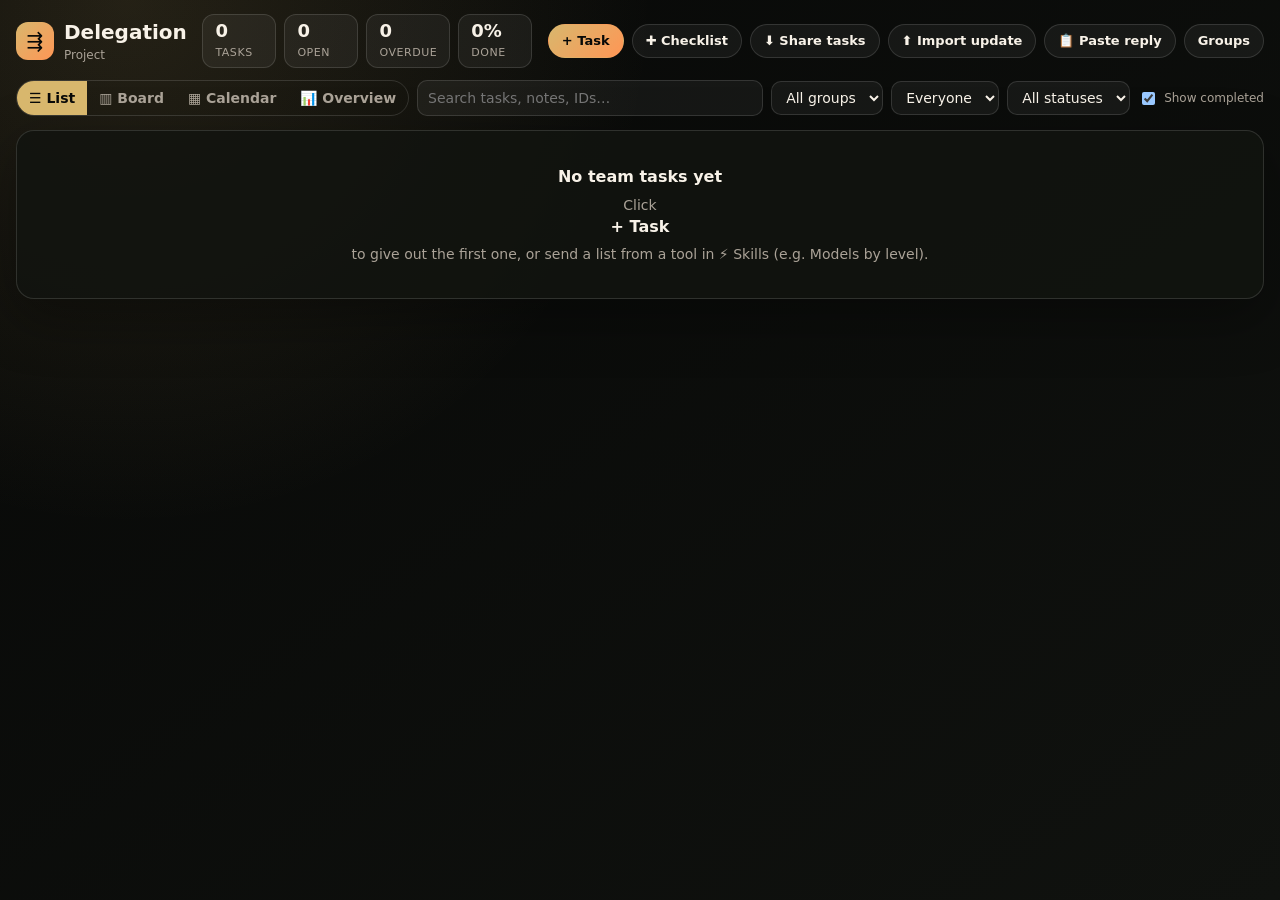
==== skills/delegate/delegate.html @ 88ddb6e5 "Storage full: clear warning + free space; Delegation reads the MIDP Checker live - MIDP Checker: whe" ====
<!doctype html>
<!--
  SKILL: Delegation — give tasks to your team / outsource
  ─────────────────────────────────────────────────────────────────────
  Views:   List (by group) · Board (by status) · Calendar (by due date) · Overview (people, groups, files, history)
  Checklist generator: one task + many items (typed, numbered, or from a MIDP Checker list)
  Excel:   ⬇ makes a planner file (planner-excel.js) your team fills in
           ⬆ reads their file back and shows what changed before applying
  Data:    localStorage "lt_delegate_v1" — belongs to the open project
           (listed as projectKeys in the SKILL LIST, so it moves with it)
  Team:    names are shared with QA/QC and Register ("lews_team_v1")
-->
<html lang="en">
<head>
<meta charset="utf-8">
<meta name="viewport" content="width=device-width,initial-scale=1">
<title>Delegation</title>
<style>
/* ---------- 1. Colours (Gold skin; other skins come from core/theme.css) ---------- */
:root {
  color-scheme: dark;
  --bg:#070807; --bg2:#10120f; --panel:rgba(18,20,16,.86); --soft:rgba(255,255,255,.05); --soft2:rgba(255,255,255,.09);
  --ink:#f8f2e8; --muted:#aaa297; --line:rgba(255,255,255,.13); --accent:#d8b76d; --accent2:#ff9655; --accent-ink:#070807;
  --green:#97dc8d; --red:#ff7474; --amber:#f0c674; --blue:#7fb3ff; --edge:#000;
  --shadow:0 18px 55px rgba(0,0,0,.34); --r:18px;
  --font:Inter,ui-sans-serif,system-ui,-apple-system,"Segoe UI",sans-serif;
}
html[data-lt-mode="light"] {
  color-scheme: light;
  --bg:#eef1ed; --bg2:#f7f8f4; --panel:rgba(251,250,244,.94); --soft:rgba(40,56,60,.05); --soft2:rgba(40,56,60,.09);
  --ink:#202521; --muted:#5a6360; --line:rgba(40,56,60,.15); --accent:#a07830; --accent2:#cc6622; --accent-ink:#fff;
  --green:#2f8a4e; --red:#d23b3b; --amber:#b07b1e; --blue:#1f6fb8; --edge:#202521; --shadow:0 18px 45px rgba(65,75,70,.12);
}
/* ---------- 2. Base ---------- */
* { box-sizing: border-box; }
body { margin: 0; padding: 14px 16px 40px; font: 14px/1.45 var(--font); color: var(--ink);
  background: radial-gradient(circle at 10% 0%, color-mix(in srgb, var(--accent) 14%, transparent), transparent 36%), linear-gradient(145deg, var(--bg), var(--bg2)); min-height: 100vh; }
button, input, select, textarea { font: inherit; color: inherit; }
input, select, textarea { background: var(--soft); border: 1px solid var(--line); border-radius: 10px; padding: 7px 10px; color: var(--ink); min-width: 0; }
select option { background: var(--bg2); color: var(--ink); }
textarea { resize: vertical; min-height: 70px; width: 100%; }
.small { font-size: 12px; color: var(--muted); }
.muted { color: var(--muted); }
[hidden] { display: none !important; }
/* ---------- 3. Header + toolbar ---------- */
.top { display: flex; flex-wrap: wrap; gap: 12px; align-items: center; justify-content: space-between; margin-bottom: 12px; }
.brand { display: flex; gap: 10px; align-items: center; min-width: 0; }
.logo { width: 38px; height: 38px; border-radius: 12px; display: grid; place-items: center; font-size: 20px; background: linear-gradient(135deg, var(--accent), var(--accent2)); color: var(--accent-ink); flex: none; }
h1 { margin: 0; font-size: 20px; }
.kpis { display: flex; gap: 8px; flex-wrap: wrap; }
.kpi { padding: 6px 12px; border: 1px solid var(--line); border-radius: 12px; background: var(--soft); min-width: 74px; }
.kpi b { display: block; font-size: 18px; line-height: 1.1; }
.kpi span { font-size: 11px; color: var(--muted); text-transform: uppercase; letter-spacing: .05em; }
.kpi.bad b { color: var(--red); }
.actions, .toolbar { display: flex; gap: 8px; flex-wrap: wrap; align-items: center; }
.toolbar { margin-bottom: 14px; }
.toolbar input[type=search] { flex: 1 1 180px; }
.btn { display: inline-flex; align-items: center; gap: 6px; padding: 7px 13px; border: 1px solid var(--line); border-radius: 999px; background: var(--soft); color: var(--ink); cursor: pointer; font-weight: 600; font-size: 13px; white-space: nowrap; }
.btn:hover { border-color: color-mix(in srgb, var(--accent) 55%, transparent); background: var(--soft2); }
.btn.primary { background: linear-gradient(135deg, var(--accent), var(--accent2)); color: var(--accent-ink); border-color: transparent; }
.btn.danger { color: var(--red); }
.btn.sm { padding: 4px 9px; font-size: 12px; }
.icon { width: 34px; height: 34px; border-radius: 50%; border: 1px solid var(--line); background: var(--soft); cursor: pointer; }
.seg { display: inline-flex; border: 1px solid var(--line); border-radius: 999px; overflow: hidden; }
.seg button { border: 0; background: transparent; padding: 7px 12px; cursor: pointer; color: var(--muted); font-weight: 600; }
.seg button.on { background: var(--accent); color: var(--accent-ink); }
.card { background: var(--panel); border: 1px solid var(--line); border-radius: var(--r); box-shadow: var(--shadow); }
/* ---------- 4. Status bits ---------- */
.st { display: inline-block; padding: 2px 9px; border-radius: 999px; font-size: 12px; font-weight: 600; border: 1px solid currentColor; white-space: nowrap; }
.st.ns { color: var(--muted); } .st.ip { color: var(--amber); } .st.ok { color: var(--green); }
select.stsel { padding: 4px 8px; border-radius: 999px; font-size: 12px; font-weight: 600; }
select.stsel.ip { color: var(--amber); } select.stsel.ok { color: var(--green); }
.late { color: var(--red); font-weight: 700; }
.bar { height: 8px; border-radius: 99px; background: var(--soft2); overflow: hidden; min-width: 60px; }
.bar i { display: block; height: 100%; background: linear-gradient(90deg, var(--accent), var(--green)); }
.who { display: flex; flex-wrap: wrap; gap: 4px; }
.who span { font-size: 11.5px; padding: 1px 8px; border-radius: 99px; background: var(--soft2); }
.code { font: 600 12px ui-monospace, Consolas, monospace; color: var(--muted); }
/* ---------- 5. List view ---------- */
.grp { margin-bottom: 14px; overflow: hidden; }
.grp-h { display: flex; align-items: center; gap: 10px; padding: 12px 14px; cursor: pointer; border-bottom: 1px solid var(--line); flex-wrap: wrap; }
.grp-h h3 { margin: 0; font-size: 15px; flex: 1; min-width: 140px; }
.grp-h .bar { width: 120px; }
.trow { display: grid; grid-template-columns: 22px 64px minmax(160px, 1fr) 170px 96px 140px 120px; gap: 10px; align-items: center; padding: 8px 14px; border-bottom: 1px solid color-mix(in srgb, var(--line) 60%, transparent); }
.trow:last-child { border-bottom: 0; }
.trow.sub { background: color-mix(in srgb, var(--soft) 70%, transparent); }
.trow.sub .ttl { padding-left: 14px; }
.trow.done .ttl b, .trow.done .ttl span { text-decoration: line-through; opacity: .65; }
.ttl { min-width: 0; cursor: pointer; }
.ttl b { font-weight: 600; }
.ttl small { display: block; color: var(--muted); white-space: nowrap; overflow: hidden; text-overflow: ellipsis; }
.chev { cursor: pointer; color: var(--muted); border: 0; background: none; padding: 0; width: 22px; }
.prog { display: flex; align-items: center; gap: 6px; font-size: 12px; color: var(--muted); }
.prog .bar { flex: 1; }
.thead { font-size: 11px; text-transform: uppercase; letter-spacing: .05em; color: var(--muted); padding-top: 6px; padding-bottom: 6px; }
.empty { padding: 34px 16px; text-align: center; color: var(--muted); }
.empty b { display: block; color: var(--ink); font-size: 16px; margin-bottom: 6px; }
@media (max-width: 760px) {
  .trow { grid-template-columns: 22px 1fr auto; grid-template-areas: "c t s" "c w d" "c p p"; row-gap: 6px; }
  .trow > .chev { grid-area: c; } .trow > .ttl { grid-area: t; } .trow > .stc { grid-area: s; } .trow > .who { grid-area: w; }
  .trow > .due { grid-area: d; text-align: right; } .trow > .prog { grid-area: p; } .trow > .code { display: none; }
  .thead { display: none; }
}
/* ---------- 5b. Overview ---------- */
.stats { display: grid; gap: 14px; grid-template-columns: minmax(0, 1fr); }
.stats > * { min-width: 0; }
.pad { padding: 14px 16px; }
.pad h3 { margin: 0 0 10px; font-size: 15px; }
.sh { display: flex; justify-content: space-between; align-items: center; gap: 8px; flex-wrap: wrap; } .sh h3 { margin: 0 0 10px; }
.tw { overflow-x: auto; }
table.tbl td, table.tbl th { white-space: nowrap; } table.tbl td:first-child a { color: var(--ink); font-weight: 600; }
.nowrap { white-space: nowrap; }
.gcards { display: grid; grid-template-columns: repeat(auto-fill, minmax(220px, 1fr)); gap: 10px; }
.gcard { display: flex; flex-direction: column; gap: 6px; padding: 10px 12px; border: 1px solid var(--line); border-radius: 14px; background: var(--soft); }
.hist { max-height: 420px; overflow: auto; }
.hrow { display: grid; grid-template-columns: 112px 56px 1fr; gap: 8px; padding: 6px 0; border-bottom: 1px solid color-mix(in srgb, var(--line) 60%, transparent); font-size: 13px; }
@media (max-width: 600px) { .hrow { grid-template-columns: 1fr; gap: 2px; } }
textarea { font: inherit; }
.form [hidden] { display: none !important; } .pastewrap[hidden] { display: none; }
[data-paste] { width: 100%; font: 13px/1.4 ui-monospace, Consolas, monospace; margin-top: 4px; }
.pmap { display: grid; gap: 6px; margin-top: 6px; } .pmap:empty { display: none; }
.pm { display: flex; gap: 6px; align-items: center; flex-wrap: wrap; font-size: 12px; color: var(--muted); }
.pm select { width: auto; max-width: 220px; padding: 4px 8px; font-size: 12px; } .form .pm label, .pm label { display: flex; flex-direction: row !important; gap: 5px; align-items: center; font-size: 12px; } .pm input[type=checkbox] { width: auto; }
.pastewrap { margin: 8px 0; padding: 10px; border: 1px dashed var(--line); border-radius: 12px; }
.fmt { display: grid; gap: 8px; }
.fmt label { flex-direction: row !important; align-items: flex-start; gap: 10px !important; padding: 10px 12px; border: 1px solid var(--line); border-radius: 14px; background: var(--soft); cursor: pointer; color: var(--ink) !important; font-size: 13px !important; }
.fmt label input { width: auto; margin-top: 3px; } .fmt label b { white-space: nowrap; min-width: 118px; } .fmt label span { color: var(--muted); }
.fmt label:has(input:checked) { border-color: var(--accent); }
@media (max-width: 600px) { .fmt label { flex-wrap: wrap; } }
.msgbox { padding: 10px 12px; border: 1px solid var(--line); border-left: 4px solid var(--accent); border-radius: 10px; background: var(--soft); margin-bottom: 10px; font-size: 14px; }
/* ---------- 6. Board view ---------- */
.board { display: grid; grid-template-columns: repeat(3, minmax(240px, 1fr)); gap: 12px; overflow-x: auto; }
.col { padding: 10px; min-height: 240px; }
.col h3 { margin: 4px 4px 10px; font-size: 14px; display: flex; justify-content: space-between; }
.col.over { outline: 2px dashed var(--accent); outline-offset: -4px; }
.bcard { padding: 10px 12px; margin-bottom: 8px; border: 1px solid var(--line); border-radius: 14px; background: var(--soft); cursor: grab; }
.bcard:hover { border-color: var(--accent); }
.bcard .t { font-weight: 600; margin: 2px 0 6px; }
.bcard .m { display: flex; justify-content: space-between; gap: 8px; font-size: 12px; color: var(--muted); align-items: center; flex-wrap: wrap; }
@media (max-width: 760px) { .board { grid-template-columns: repeat(3, 82vw); } }
/* ---------- 7. Calendar view ---------- */
.calh { display: flex; align-items: center; gap: 10px; padding: 12px 14px; flex-wrap: wrap; }
.calh h3 { margin: 0; font-size: 16px; min-width: 150px; text-align: center; }
.cal { display: grid; grid-template-columns: repeat(7, minmax(0, 1fr)); border-top: 1px solid var(--line); }
.cal .dn { padding: 6px; font-size: 11px; text-transform: uppercase; color: var(--muted); text-align: center; border-bottom: 1px solid var(--line); }
.day { min-height: 104px; padding: 6px; border-right: 1px solid color-mix(in srgb, var(--line) 60%, transparent); border-bottom: 1px solid color-mix(in srgb, var(--line) 60%, transparent); min-width: 0; }
.day:nth-child(7n) { border-right: 0; }
.day .n { font-size: 12px; font-weight: 700; color: var(--muted); }
.day.other { opacity: .45; }
.day.today { background: color-mix(in srgb, var(--accent) 12%, transparent); }
.day.today .n { color: var(--accent); }
.ev { display: block; width: 100%; text-align: left; margin-top: 4px; padding: 3px 6px; border-radius: 6px; font-size: 11.5px; border: 0; border-left: 3px solid var(--muted); background: var(--soft2); cursor: pointer; white-space: nowrap; overflow: hidden; text-overflow: ellipsis; color: var(--ink); }
.ev.ip { border-left-color: var(--amber); } .ev.ok { border-left-color: var(--green); opacity: .7; text-decoration: line-through; } .ev.lt { border-left-color: var(--red); color: var(--red); }
.ev.parent { font-weight: 700; }
@media (max-width: 760px) { .day { min-height: 70px; padding: 3px; } .ev { font-size: 10px; padding: 2px 3px; } }
/* ---------- 8. Pop-up, form, toast ---------- */
.modal { position: fixed; inset: 0; background: rgba(0,0,0,.45); display: none; align-items: flex-start; justify-content: center; padding: 30px 12px; z-index: 50; overflow: auto; }
.modal.show { display: flex; }
.modal-card { width: min(780px, 100%); background: var(--panel); background-color: var(--bg2); border: 1px solid var(--line); border-radius: 20px; box-shadow: var(--shadow); padding: 18px; }
.modal-card h2 { margin: 0 0 12px; font-size: 18px; display: flex; justify-content: space-between; align-items: center; }
.form { display: grid; grid-template-columns: 1fr 1fr; gap: 10px; }
.form label { display: flex; flex-direction: column; gap: 4px; font-size: 12px; color: var(--muted); }
.form .full { grid-column: 1 / -1; }
@media (max-width: 600px) { .form { grid-template-columns: 1fr; } }
.subs { margin-top: 12px; }
/* MIDP tags on checklist items */
.mi { display: inline-flex; flex-wrap: wrap; gap: 3px; margin-left: 6px; vertical-align: middle; }
.mc { font-size: 10.5px; line-height: 1.5; padding: 0 6px; border-radius: 99px; border: 1px solid var(--line, #d9d4c7); color: var(--muted); white-space: nowrap; background: var(--card, transparent); }
.mc.tw { color: var(--ink); font-weight: 700; } .mc.ty { color: var(--accent); border-color: color-mix(in srgb, var(--accent) 45%, transparent); }
.mc.md { font-family: ui-monospace, monospace; } .mc.md.sug { border-style: dashed; } .mc.ok { color: #2e7d32; border-color: #2e7d3255; } .mc.bad { color: #c62828; border-color: #c6282866; }
.subrow.sub-c .s-meta { grid-column: 2 / -1; margin-top: -2px; } .subrow.sub-c .s-meta:empty { display: none; } .subrow.sub-c .s-meta .mi { margin-left: 0; }
.subrow.sub-c[hidden] { display: none; }
.subrow.sub-c .s-no { display: flex; align-items: center; gap: 2px; justify-content: flex-end; cursor: pointer; } .subrow.sub-c .s-no input { margin: 0; width: 13px; height: 13px; }
.sub-bulk { display: flex; flex-wrap: wrap; gap: 5px; align-items: center; padding: 5px 6px; margin: 2px 0 6px; border: 1px dashed var(--line, #d9d4c7); border-radius: 8px; }
.sub-bulk[hidden] { display: none; } .sub-bulk select, .sub-bulk input { padding: 3px 6px; font-size: 12px; width: auto; max-width: 180px; } .sub-bulk .grow { flex: 1; } .sub-bulk select[hidden] { display: none; }
.gdiag { display: block; margin-top: 4px; color: var(--muted); font-size: 11px; } .gdiag .btn { margin-left: 4px; }
.gshare span { display: flex; gap: 6px; align-items: center; color: var(--ink); } .gshare input { width: auto; }
/* compact task editor */
.btn.xs { padding: 2px 7px; font-size: 11.5px; line-height: 1.3; } .btn.xs.on { border-color: var(--accent); }
.form.ecompact { grid-template-columns: repeat(12, minmax(0, 1fr)); gap: 8px; } .form.ecompact > label { grid-column: span 3; } .form.ecompact > label:first-child { grid-column: span 2; } .form.ecompact > label.span3 { grid-column: span 10; } .form.ecompact > label.full { grid-column: 1 / -1; }
.form.ecompact label { font-size: 11.5px; gap: 3px; min-width: 0; } .form.ecompact input, .form.ecompact select, .form.ecompact textarea { padding: 6px 8px; font-size: 13px; }
.form.ecompact textarea { min-height: 44px; }
.subs-h { display: flex; justify-content: space-between; align-items: center; gap: 6px; flex-wrap: wrap; margin-bottom: 4px; } .subs-b { display: flex; gap: 5px; flex-wrap: wrap; }
.bulk { margin: 6px 0; } .bulk textarea { width: 100%; font: 12.5px/1.45 ui-monospace, monospace; } .bulk-r { display: flex; gap: 5px; flex-wrap: wrap; margin-top: 5px; align-items: center; } .bulk-r input { flex: 1; min-width: 120px; padding: 4px 8px; font-size: 12px; } .bulk-r .grow { flex: 1; }
#eSubs { counter-reset: sub; }
.sub-hd, .subrow.sub-c { display: grid; grid-template-columns: 34px minmax(0, 1fr) 130px 128px 112px 30px 26px; gap: 4px; align-items: center; }
.sub-hd { font-size: 11px; color: var(--muted); padding: 0 0 2px; }
.subrow.sub-c { margin-bottom: 3px; }
.subrow.sub-c input, .subrow.sub-c select { padding: 4px 6px; font-size: 12.5px; min-width: 0; }
.subrow.sub-c .s-no { font-size: 11px; color: var(--muted); text-align: right; } .subrow.sub-c .s-no span::before { counter-increment: sub; content: counter(sub); }
.subrow.sub-c textarea { grid-column: 2 / -1; min-height: 30px; font-size: 12px; padding: 4px 6px; }
.subrow.sub-c textarea[hidden] { display: none; }
#modalCard .foot .btn { padding: 5px 12px; font-size: 12.5px; }
@media (max-width: 680px) { .form.ecompact { grid-template-columns: minmax(0, 1fr) minmax(0, 1fr); } .form.ecompact input, .form.ecompact select, .form.ecompact textarea { width: 100%; min-width: 0; box-sizing: border-box; } .form.ecompact > label, .form.ecompact > label:first-child { grid-column: span 1; } .form.ecompact > label.span3, .form.ecompact > label.full { grid-column: 1 / -1; } .sub-hd { display: none; } .subrow.sub-c { grid-template-columns: 22px 1fr 1fr 26px 26px; } .subrow.sub-c .s-title { grid-column: 2 / -3; } .subrow.sub-c .s-who { grid-column: 2 / 3; } .subrow.sub-c .s-due { grid-column: 3 / 4; } .subrow.sub-c .s-st { grid-column: 2 / 4; } }
.subrow { display: grid; grid-template-columns: 1fr 140px 130px 120px 30px; gap: 6px; margin-bottom: 6px; align-items: start; }
.subrow textarea { min-height: 34px; grid-column: 1 / -2; }
@media (max-width: 600px) { .subrow { grid-template-columns: 1fr 1fr; } .subrow textarea { grid-column: 1 / -1; } }
.foot { display: flex; gap: 8px; justify-content: space-between; margin-top: 16px; flex-wrap: wrap; }
.hist { margin-top: 12px; font-size: 12px; color: var(--muted); max-height: 140px; overflow: auto; }
table.chg { width: 100%; border-collapse: collapse; font-size: 13px; }
table.chg th, table.chg td { text-align: left; padding: 6px 8px; border-bottom: 1px solid var(--line); vertical-align: top; }
table.chg th { color: var(--muted); font-size: 11px; text-transform: uppercase; }
.warn { padding: 8px 12px; border-radius: 10px; background: color-mix(in srgb, var(--amber) 14%, transparent); border: 1px solid color-mix(in srgb, var(--amber) 40%, transparent); margin-bottom: 10px; font-size: 13px; }
.toast { position: fixed; left: 50%; bottom: 18px; transform: translateX(-50%) translateY(20px); background: var(--bg2); border: 1px solid var(--line); color: var(--ink); padding: 9px 16px; border-radius: 99px; opacity: 0; transition: .25s; pointer-events: none; z-index: 60; box-shadow: var(--shadow); }
.toast.show { opacity: 1; transform: translateX(-50%); }
/* 8-bit skins: square chips too */
html.lt-pixel .st, html.lt-pixel .who span, html.lt-pixel .seg, html.lt-pixel .kpi, html.lt-pixel .bcard, html.lt-pixel .ev { border-radius: 0 !important; }
html.lt-pixel .seg { border: 3px solid var(--edge); box-shadow: 3px 3px 0 var(--edge); }
html.lt-pixel .seg button { font-family: var(--px-font) !important; font-size: 11px; }
html.lt-pixel .bcard { border: 2px solid var(--edge); box-shadow: 3px 3px 0 var(--edge); }
html.lt-pixel .kpi { border: 2px solid var(--edge); }
html.lt-pixel .kpi b, html.lt-pixel .code, html.lt-pixel .day .n { font-family: var(--px-font); font-weight: 400; }
html.lt-pixel .bar { border: 2px solid var(--edge); border-radius: 0; height: 12px; }
html.lt-pixel .bar i { background: repeating-linear-gradient(90deg, var(--accent) 0 6px, transparent 6px 8px); }
html.lt-pixel .logo { background: var(--accent); }
</style>
<!-- Lew's Tracker: one theme for every tab -->
<link rel="stylesheet" href="../../core/theme.css">
<script src="../../core/theme.js"></script>
</head>
<body>
<header class="top">
  <div class="brand"><span class="logo">⇶</span><div><h1>Delegation</h1><div class="small" id="projName"></div></div></div>
  <div class="kpis" id="kpis"></div>
  <div class="actions">
    <button class="btn primary" data-act="new">+ Task</button>
    <button class="btn" data-act="gen" title="One task with many checklist items — like ADD TASK in your Excel. Tip: copy rows in Excel and press Ctrl+V here">✚ Checklist</button>
    <button class="btn" data-act="excel" title="Make a Task Pack or Excel for someone who doesn't use this website">⬇ Share tasks</button>
    <label class="btn" title="Read a reply file or Excel your team sent back">⬆ Import update<input type="file" id="impFile" accept=".xlsx,.xlsm,.txt,.json" multiple hidden></label>
    <button class="btn" data-act="paste" title="Paste a reply someone copied into an email or Teams">📋 Paste reply</button>
    <button class="btn" data-act="groups">Groups</button>
    <button class="btn" type="button" data-offline="delegate" style="display:none" title="One file that works with no website and no internet — your tasks come along">⬇ Offline copy</button>
  </div>
</header>
<div class="toolbar">
  <div class="seg" id="viewSeg"><button data-view="list">☰ List</button><button data-view="board">▥ Board</button><button data-view="cal">▦ Calendar</button><button data-view="stats">📊 Overview</button></div>
  <input type="search" id="q" placeholder="Search tasks, notes, IDs…">
  <select id="fGroup" title="Group"></select>
  <select id="fPerson" title="Person"></select>
  <select id="fStatus" title="Status"><option value="">All statuses</option><option>Not started</option><option>In progress</option><option>Completed</option><option value="late">Overdue</option></select>
  <label class="small" style="display:flex;gap:6px;align-items:center"><input type="checkbox" id="fDone"> Show completed</label>
</div>
<main id="main"></main>
<div class="modal" id="modal"><div class="modal-card" id="modalCard"></div></div>
<div class="toast" id="toast"></div>

<script src="../../core/todo-link.js"></script>
<script src="planner-excel.js"></script>
<script src="taskpack.js"></script>
<script src="xlsm-template.js"></script>
<script>
(function () {
  'use strict';
  /* ===== 1. Data ===== */
  var KEY = 'lt_delegate_v1', UI_KEY = 'lt_delegate_ui_v1', TEAM_KEY = 'lews_team_v1';
  var ST = ['Not started', 'In progress', 'Completed'];
  var $ = function (id) { return document.getElementById(id); };
  function readJSON(k, d) { try { var v = JSON.parse(localStorage.getItem(k) || 'null'); return v == null ? d : v; } catch (e) { return d; } }
  function esc(s) { return String(s == null ? '' : s).replace(/[&<>"']/g, function (c) { return { '&': '&amp;', '<': '&lt;', '>': '&gt;', '"': '&quot;', "'": '&#39;' }[c]; }); }
  function uid(p) { return (p || 'x') + Date.now().toString(36) + Math.random().toString(36).slice(2, 6); }
  function iso() { return new Date().toISOString(); }
  function dkey(d) { return d.getFullYear() + '-' + String(d.getMonth() + 1).padStart(2, '0') + '-' + String(d.getDate()).padStart(2, '0'); }
  var TODAY = dkey(new Date());
  function fmtDate(s) { if (!s) return ''; var d = new Date(s + 'T00:00:00'); return isNaN(d) ? s : d.toLocaleDateString(undefined, { day: '2-digit', month: 'short' }); }

  function load() {
    var d = readJSON(KEY, null) || {};
    d.version = 1; d.seq = d.seq || 0; d.groups = d.groups || []; d.tasks = d.tasks || []; d.issued = d.issued || []; d.imports = d.imports || [];
    d.tasks.forEach(function (t) {
      t.subs = t.subs || []; t.history = t.history || [];
      if (ST.indexOf(t.status) < 0) t.status = 'Not started';
      t.subs.forEach(function (s) { if (ST.indexOf(s.status) < 0) s.status = 'Not started'; });
      var n = parseInt(String(t.code || '').replace(/\D/g, ''), 10); if (n > d.seq) d.seq = n;
    });
    return d;
  }
  var D = load();
  var UI = Object.assign({ view: 'list', group: '', person: '', status: '', q: '', showDone: true, month: TODAY.slice(0, 7), collapsed: {}, open: {} }, readJSON(UI_KEY, {}));
  function save() {
    try {
      localStorage.setItem(KEY, JSON.stringify(D));
      localStorage.setItem('lt_delegate_updated', iso());
    } catch (e) { toast('⚠ Could not save — browser storage is full'); return; }
    try { if (window.parent !== window && window.parent.__trackerEmbedSaved) window.parent.__trackerEmbedSaved('delegate'); } catch (e) {}
  }
  function saveUI() { try { localStorage.setItem(UI_KEY, JSON.stringify(UI)); } catch (e) {} }
  function team() { return readJSON(TEAM_KEY, []).filter(function (x) { return typeof x === 'string' && x.trim(); }); }
  function teamAdd(names) {
    var t = team(), changed = false;
    names.forEach(function (n) { n = n.trim(); if (n && t.indexOf(n) < 0) { t.push(n); changed = true; } });
    if (changed) { localStorage.setItem(TEAM_KEY, JSON.stringify(t)); localStorage.setItem('lews_team_updated', iso()); }
  }
  function split(s) { return String(s || '').split(/[,;/]+/).map(function (x) { return x.trim(); }).filter(Boolean); }
  function project() {
    var pj = readJSON('lt_projects_v1', null);
    var cur = pj && pj.list && pj.list.filter(function (p) { return p.id === pj.active; })[0];
    return cur || { id: 'default', name: 'Project', code: '' };
  }

  /* ===== 2. Rules ===== */
  function val(s) { return s === 'Completed' ? 1 : s === 'In progress' ? 0.5 : 0; }
  function progress(t) { return t.subs.length ? t.subs.reduce(function (a, s) { return a + val(s.status); }, 0) / t.subs.length : val(t.status); }
  function statusOf(t) { if (!t.subs.length) return t.status; var p = progress(t); return p === 1 ? 'Completed' : p > 0 ? 'In progress' : 'Not started'; }
  function isLate(due, status) { return !!due && due < TODAY && status !== 'Completed'; }
  function cls(s) { return s === 'Completed' ? 'ok' : s === 'In progress' ? 'ip' : 'ns'; }
  function groupName(id) { var g = D.groups.filter(function (x) { return x.id === id; })[0]; return g ? g.name : ''; }
  function findTask(id) { return D.tasks.filter(function (t) { return t.id === id; })[0]; }
  function people() {
    var set = {};
    team().forEach(function (n) { set[n] = 1; });
    D.groups.forEach(function (g) { (g.members || []).forEach(function (n) { set[n] = 1; }); });
    D.tasks.forEach(function (t) { split(t.assignees).forEach(function (n) { set[n] = 1; }); t.subs.forEach(function (s) { split(s.assignees).forEach(function (n) { set[n] = 1; }); }); });
    return Object.keys(set).sort(function (a, b) { return a.localeCompare(b); });
  }
  function hasPerson(t, p) {
    var lp = p.toLowerCase(), hit = function (s) { return split(s).some(function (n) { return n.toLowerCase() === lp; }); };
    // strictly "assigned to": the task itself or one of its subtasks
    return hit(t.assignees) || t.subs.some(function (s) { return hit(s.assignees); });
  }
  function visible() {
    var q = UI.q.toLowerCase();
    return D.tasks.filter(function (t) {
      var st = statusOf(t);
      if (!UI.showDone && st === 'Completed') return false;
      if (UI.group && (UI.group === '_none' ? t.group : t.group !== UI.group)) return false;
      if (UI.person && !hasPerson(t, UI.person)) return false;
      if (UI.status === 'late') { if (!isLate(t.due, st) && !t.subs.some(function (s) { return isLate(s.due || t.due, s.status); })) return false; }
      else if (UI.status && st !== UI.status) return false;
      if (q) {
        var hay = [t.code, t.title, t.notes, t.assignees, groupName(t.group)].concat(t.subs.map(function (s) { return s.code + ' ' + s.title + ' ' + s.notes + ' ' + s.assignees; })).join(' ').toLowerCase();
        if (hay.indexOf(q) < 0) return false;
      }
      return true;
    });
  }

  /* ===== 3. Screens ===== */
  function render() {
    var p = project();
    $('projName').textContent = (p.code ? p.code + ' — ' : '') + p.name;
    var all = D.tasks, open = all.filter(function (t) { return statusOf(t) !== 'Completed'; });
    var late = 0; all.forEach(function (t) { if (t.subs.length) t.subs.forEach(function (s) { if (isLate(s.due || t.due, s.status)) late++; }); else if (isLate(t.due, t.status)) late++; });
    var pct = all.length ? Math.round(all.reduce(function (a, t) { return a + progress(t); }, 0) / all.length * 100) : 0;
    $('kpis').innerHTML = '<div class="kpi"><b>' + all.length + '</b><span>Tasks</span></div><div class="kpi"><b>' + open.length + '</b><span>Open</span></div>' +
      '<div class="kpi' + (late ? ' bad' : '') + '"><b>' + late + '</b><span>Overdue</span></div><div class="kpi"><b>' + pct + '%</b><span>Done</span></div>';
    // toolbar
    document.querySelectorAll('#viewSeg button').forEach(function (b) { b.classList.toggle('on', b.getAttribute('data-view') === UI.view); });
    $('fGroup').innerHTML = '<option value="">All groups</option>' + D.groups.map(function (g) { return '<option value="' + esc(g.id) + '">' + esc(g.name) + '</option>'; }).join('') + '<option value="_none">No group</option>';
    $('fGroup').value = UI.group;
    $('fPerson').innerHTML = '<option value="">Everyone</option>' + people().map(function (n) { return '<option>' + esc(n) + '</option>'; }).join('');
    $('fPerson').value = UI.person;
    MX = null;                                   // MIDP tags: read again (the MIDP Checker may have changed)
    $('fStatus').value = UI.status; $('q').value = UI.q; $('fDone').checked = UI.showDone;
    var list = visible();
    if (!D.tasks.length) { $('main').innerHTML = '<div class="card empty"><b>No team tasks yet</b>Click <b>+ Task</b> to give out the first one, or send a list from a tool in ⚡ Skills (e.g. Models by level).</div>'; return; }
    if (UI.view === 'stats') renderStats(); else if (UI.view === 'board') renderBoard(list); else if (UI.view === 'cal') renderCal(list); else renderList(list);
  }

  function whoHtml(s) { return '<div class="who">' + split(s).map(function (n) { return '<span>' + esc(n) + '</span>'; }).join('') + '</div>'; }
  function statusCell(item, isParentWithSubs, tid, sid) {
    var s = isParentWithSubs ? statusOf(item) : item.status;
    if (isParentWithSubs) return '<div class="stc"><span class="st ' + cls(s) + '" title="Comes from its subtasks">' + esc(s) + '</span></div>';
    return '<div class="stc"><select class="stsel ' + cls(s) + '" data-st="' + tid + '" data-sid="' + (sid || '') + '">' + ST.map(function (x) { return '<option' + (x === s ? ' selected' : '') + '>' + x + '</option>'; }).join('') + '</select></div>';
  }
  function progHtml(p) { var v = Math.round(p * 100); return '<div class="prog"><div class="bar"><i style="width:' + v + '%"></i></div>' + v + '%</div>'; }
  function rowHtml(t) {
    var hasSubs = t.subs.length > 0, st = statusOf(t), open = UI.open[t.id] !== false;
    var h = '<div class="trow' + (st === 'Completed' ? ' done' : '') + '">' +
      '<button class="chev" data-open="' + t.id + '">' + (hasSubs ? (open ? '▾' : '▸') : '') + '</button>' +
      '<span class="code">' + esc(t.code) + '</span>' +
      '<div class="ttl" data-edit="' + t.id + '"><b>' + esc(t.title) + '</b>' + (hasSubs ? ' <span class="small">' + t.subs.filter(function (s) { return s.status === 'Completed'; }).length + '/' + t.subs.length + '</span>' : '') + (t.notes ? '<small>' + esc(t.notes) + '</small>' : '') + '</div>' +
      whoHtml(t.assignees) +
      '<span class="due' + (isLate(t.due, st) ? ' late' : '') + '">' + esc(fmtDate(t.due)) + (window.LTTodoLink ? LTTodoLink.badge({ f: 'deleg', t: 't', k: t.id }) : '') + '</span>' +
      statusCell(t, hasSubs, t.id) + progHtml(progress(t)) + '</div>';
    if (hasSubs && open) t.subs.forEach(function (s) {
      var due = s.due || t.due;
      h += '<div class="trow sub' + (s.status === 'Completed' ? ' done' : '') + '"><span></span><span class="code">' + esc(s.code) + '</span>' +
        '<div class="ttl" data-edit="' + t.id + '"><span>↳ ' + esc(s.title) + '</span>' + chipsHtml(s) + (s.notes ? '<small>' + esc(s.notes) + '</small>' : '') + '</div>' +
        whoHtml(s.assignees) + '<span class="due' + (isLate(due, s.status) ? ' late' : '') + '">' + esc(fmtDate(due)) + '</span>' +
        statusCell(s, false, t.id, s.id) + progHtml(val(s.status)) + '</div>';
    });
    return h;
  }
  function renderList(list) {
    var groups = D.groups.map(function (g) { return { id: g.id, name: g.name }; }).concat([{ id: '', name: 'No group' }]);
    var html = '';
    groups.forEach(function (g) {
      var ts = list.filter(function (t) { return (t.group || '') === g.id || (!g.id && t.group && !groupName(t.group)); });
      if (!ts.length) return;
      var p = ts.reduce(function (a, t) { return a + progress(t); }, 0) / ts.length, col = UI.collapsed[g.id || '_none'];
      html += '<section class="card grp"><div class="grp-h" data-coll="' + (g.id || '_none') + '"><span class="muted">' + (col ? '▸' : '▾') + '</span><h3>' + esc(g.name) + '</h3>' +
        '<span class="small">' + ts.length + ' task' + (ts.length === 1 ? '' : 's') + '</span><div class="bar"><i style="width:' + Math.round(p * 100) + '%"></i></div><span class="small">' + Math.round(p * 100) + '%</span>' +
        '<button class="btn sm" data-new-in="' + esc(g.id) + '">+ Task</button></div>';
      if (!col) html += '<div class="trow thead"><span></span><span>ID</span><span>Task</span><span>Assigned to</span><span>Due</span><span>Status</span><span>Progress</span></div>' + ts.map(rowHtml).join('');
      html += '</section>';
    });
    $('main').innerHTML = html || '<div class="card empty"><b>Nothing matches</b>Try clearing the filters above.</div>';
  }
  function renderBoard(list) {
    var html = '<div class="board">' + ST.map(function (s) {
      var ts = list.filter(function (t) { return statusOf(t) === s; });
      return '<section class="card col" data-drop="' + s + '"><h3><span class="st ' + cls(s) + '">' + s + '</span><span class="small">' + ts.length + '</span></h3>' +
        ts.map(function (t) {
          var st = statusOf(t), late = isLate(t.due, st);
          return '<div class="bcard" draggable="true" data-drag="' + t.id + '" data-edit="' + t.id + '"><div class="m"><span class="code">' + esc(t.code) + '</span><span>' + esc(groupName(t.group)) + '</span></div>' +
            '<div class="t">' + esc(t.title) + '</div>' + whoHtml(t.assignees) +
            '<div class="m" style="margin-top:6px"><span class="' + (late ? 'late' : '') + '">' + (t.due ? '📅 ' + esc(fmtDate(t.due)) : '') + '</span>' +
            (t.subs.length ? '<span>☑ ' + t.subs.filter(function (x) { return x.status === 'Completed'; }).length + '/' + t.subs.length + '</span>' : '') + '</div>' +
            (t.subs.length ? '<div class="bar" style="margin-top:6px"><i style="width:' + Math.round(progress(t) * 100) + '%"></i></div>' : '') + '</div>';
        }).join('') + '</section>';
    }).join('') + '</div><p class="small">Drag a card to change its status. Tasks with subtasks move by themselves when their subtasks change.</p>';
    $('main').innerHTML = html;
  }
  function renderCal(list) {
    var y = +UI.month.slice(0, 4), m = +UI.month.slice(5, 7) - 1;
    var first = new Date(y, m, 1), start = new Date(y, m, 1 - ((first.getDay() + 6) % 7));
    var items = {};
    var add = function (date, html) { if (!date) return; (items[date] = items[date] || []).push(html); };
    list.forEach(function (t) {
      var st = statusOf(t);
      add(t.due, '<button class="ev parent ' + (isLate(t.due, st) ? 'lt' : cls(st)) + '" data-edit="' + t.id + '" title="' + esc(t.code + ' ' + t.title + ' — ' + (t.assignees || '')) + '">' + esc(t.title) + '</button>');
      t.subs.forEach(function (s) {
        if (UI.person && !split(s.assignees).some(function (n) { return n.toLowerCase() === UI.person.toLowerCase(); }) && !split(t.assignees).some(function (n) { return n.toLowerCase() === UI.person.toLowerCase(); })) return;
        var due = s.due || t.due; if (!due || due === t.due && !s.due) return;
        add(due, '<button class="ev ' + (isLate(due, s.status) ? 'lt' : cls(s.status)) + '" data-edit="' + t.id + '" title="' + esc(s.code + ' ' + s.title + ' — ' + (s.assignees || '')) + '">↳ ' + esc(s.title) + '</button>');
      });
    });
    var html = '<section class="card"><div class="calh"><button class="btn sm" data-mon="-1">‹</button><h3>' + first.toLocaleDateString(undefined, { month: 'long', year: 'numeric' }) + '</h3><button class="btn sm" data-mon="1">›</button>' +
      '<button class="btn sm" data-mon="0">Today</button><span class="small">Bold = main task · ↳ = subtask · red = overdue</span></div><div class="cal">' +
      ['Mon', 'Tue', 'Wed', 'Thu', 'Fri', 'Sat', 'Sun'].map(function (d) { return '<div class="dn">' + d + '</div>'; }).join('');
    for (var i = 0; i < 42; i++) {
      var d = new Date(start.getFullYear(), start.getMonth(), start.getDate() + i), k = dkey(d);
      html += '<div class="day' + (d.getMonth() !== m ? ' other' : '') + (k === TODAY ? ' today' : '') + '"><div class="n">' + d.getDate() + '</div>' + (items[k] || []).join('') + '</div>';
    }
    $('main').innerHTML = html + '</div></section>';
  }

  /* ===== 4. Task editor ===== */
  function nextCode() { D.seq = (D.seq || 0) + 1; return 'T' + String(D.seq).padStart(2, '0'); }
  function openModal(html) { var mc = $('modalCard'); mc.oninput = mc.onchange = null; mc.innerHTML = html; $('modal').classList.add('show'); }
  function closeModal() { $('modal').classList.remove('show'); }
  function editor(id, preset) {
    var t = id ? findTask(id) : Object.assign({ id: '', code: '(new)', title: '', group: UI.group && UI.group !== '_none' ? UI.group : '', assignees: '', due: '', status: 'Not started', notes: '', subs: [], history: [] }, preset || {});
    var dl = '<datalist id="ppl">' + people().map(function (n) { return '<option value="' + esc(n) + '">'; }).join('') + '</datalist>';
    var subRow = function (s) {
      var inf = infoOf(s) || {};
      return '<div class="subrow sub-c" data-sid="' + esc(s.id || '') + '" data-ref="' + esc(s.ref || '') + '" data-tower="' + esc(inf.tower || '') + '" data-typ="' + esc(inf.typS || '') + '"><label class="s-no" title="' + esc(s.code || 'new') + ' — tick to assign in bulk"><input type="checkbox" class="s-pick"><span></span></label><input class="s-title" placeholder="Checklist item" value="' + esc(s.title) + '">' +
        '<input class="s-who" list="ppl" placeholder="Assigned to" value="' + esc(s.assignees) + '"><input class="s-due" type="date" value="' + esc(s.due) + '">' +
        '<select class="s-st">' + ST.map(function (x) { return '<option' + (x === s.status ? ' selected' : '') + '>' + x + '</option>'; }).join('') + '</select>' +
        '<button class="btn xs' + (s.notes ? ' on' : '') + '" type="button" data-act="snote" title="Notes">📝</button><button class="btn xs danger" type="button" data-delsub title="Remove item">×</button>' +
        '<div class="s-meta">' + chipsHtml(s) + '</div>' +
        '<textarea class="s-notes" placeholder="Notes"' + (s.notes ? '' : ' hidden') + '>' + esc(s.notes) + '</textarea></div>';
    };
    openModal('<h2><span>' + (id ? esc(t.code) + ' — Edit task' : 'New task') + '</span><button class="icon" data-close>×</button></h2>' + dl +
      '<div class="form ecompact">' +
      '<label>No.<input id="eCode" value="' + esc(id ? t.code : 'T' + String((D.seq || 0) + 1).padStart(2, '0')) + '" title="Task number — change it if you like (must be unique)"></label>' +
      '<label class="span3">Task title<input id="eTitle" value="' + esc(t.title) + '" placeholder="e.g. Coordinate Level 16 models"></label>' +
      '<label>Group<select id="eGroup"><option value="">No group</option>' + D.groups.map(function (g) { return '<option value="' + esc(g.id) + '"' + (g.id === t.group ? ' selected' : '') + '>' + esc(g.name) + '</option>'; }).join('') + '<option value="_new">+ New group…</option></select></label>' +
      '<label>Assigned to<input id="eWho" list="ppl" value="' + esc(t.assignees) + '" placeholder="Names, comma between"></label>' +
      '<label>Due date<input id="eDue" type="date" value="' + esc(t.due) + '"></label>' +
      '<label>Status<select id="eSt"' + (t.subs.length ? ' disabled title="Comes from its subtasks"' : '') + '>' + ST.map(function (x) { return '<option' + (x === statusOf(t) ? ' selected' : '') + '>' + x + '</option>'; }).join('') + '</select></label>' +
      '<label class="full">Description / notes<textarea id="eNotes" rows="2" placeholder="What needs doing, links, model names…">' + esc(t.notes) + '</textarea></label></div>' +
      '<div class="subs"><div class="subs-h"><b>Checklist <span class="small" id="eSubN">' + (t.subs.length ? '(' + t.subs.length + ')' : '') + '</span></b><span class="subs-b"><button class="btn xs" type="button" data-act="ebulk" title="Edit all names at once, or find & replace">✎ Edit names</button><button class="btn xs" type="button" data-act="epaste">📋 Paste list</button><button class="btn xs" type="button" data-addsub>+ Item</button></span></div>' +
      '<div id="eBulk" hidden class="pastewrap bulk"><p class="small" style="margin:0 0 4px">One name per line, in order. Change any line, add lines for new items. A blank line removes that item.</p><textarea id="eBulkText" rows="8"></textarea>' +
        '<div class="bulk-r"><input id="eFind" placeholder="Find (e.g. -T1)"><input id="eRepl" placeholder="Replace with (e.g. -T2)"><button class="btn xs" type="button" data-act="efr">Replace in all names</button><span class="grow"></span><button class="btn xs" type="button" data-act="ebulk">Cancel</button><button class="btn xs primary" type="button" data-act="ebulkok">Apply names</button></div></div>' +
      '<div id="ePaste" hidden class="pastewrap">' + pasteBox('ePasteBox', 'Paste rows from Excel or the MIDP Checker — one item per row') + '<div style="display:flex;justify-content:flex-end;gap:6px;margin-top:6px"><button class="btn sm" data-act="epaste">Cancel</button><button class="btn sm primary" data-act="epasteadd">Add as subtasks</button></div></div>' +
      '<div class="sub-bulk" id="eBulkBar"><label class="small"><input type="checkbox" id="ePickAll"> All</label><select id="eFTower" title="Show one tower"></select><select id="eFTyp" title="Show one typology"></select>' +
        '<span class="small" id="ePickN"></span><span class="grow"></span><input id="eAssignTo" list="ppl" placeholder="Person"><button class="btn xs" type="button" data-act="eassign" title="Give the ticked items to this person">Assign ticked</button>' +
        '<button class="btn xs" type="button" data-act="eshare" title="Share the ticked items (or all shown) evenly between the group members / the task’s people">⚖ Share out</button><button class="btn xs" type="button" data-act="esort" title="Sort by tower, then typology">↕ Sort</button></div>' +
      '<div class="sub-hd"><span>#</span><span>Item</span><span>Assigned to</span><span>Date</span><span>Status</span><span></span></div>' +
      '<div id="eSubs">' + t.subs.map(subRow).join('') + '</div><p class="small" style="margin:4px 0 0">The task is done when all its items are done. Items without a person / date get the task’s.</p></div>' +
      (id && window.LTTodoLink && LTTodoLink.api() ? '<div class="subs"><b>My To Do</b> <span class="small">a reminder for you, linked to this task</span><div style="margin-top:6px">' + LTTodoLink.html({ f: 'deleg', t: 't', k: t.id, label: t.code + ' ' + t.title, title: 'Follow up ' + t.code + ' ' + t.title + (t.assignees ? ' (' + t.assignees + ')' : ''), due: t.due }) + '</div></div>' : '') +
      (t.history && t.history.length ? '<div class="hist"><b>History</b><br>' + t.history.slice(-12).reverse().map(function (h) { return esc(new Date(h.at).toLocaleString()) + ' — ' + esc(h.text); }).join('<br>') + '</div>' : '') +
      '<div class="foot"><div>' + (id ? '<button class="btn sm danger" data-deltask="' + id + '">Delete task</button>' : '') + '</div><div style="display:flex;gap:8px"><button class="btn sm" data-close>Cancel</button><button class="btn sm primary" data-savetask="' + (id || '') + '">Save</button></div></div>');
    $('modalCard').__subRow = subRow;
    var mc = $('modalCard');
    mc.onchange = function (e) {
      var x = e.target;
      if (x.id === 'ePickAll') { shownRows().forEach(function (r) { r.querySelector('.s-pick').checked = x.checked; }); bulkBar(); }
      else if (x.id === 'eFTower' || x.id === 'eFTyp' || (x.classList && x.classList.contains('s-pick'))) bulkBar();
      else if (x.classList && x.classList.contains('s-title')) refreshRow(x.closest('.subrow'));
    };
    bulkBar();
    setTimeout(function () { $('eTitle').focus(); }, 50);
  }
  // a renamed item: its drawing (and tags) follow the new number
  function refreshRow(r) {
    if (!r) return;
    var t = r.querySelector('.s-title').value, ref = refFromTitle(t) || r.getAttribute('data-ref') || '', f = infoOf({ title: t, ref: ref }) || {};
    r.setAttribute('data-ref', ref); r.setAttribute('data-tower', f.tower || ''); r.setAttribute('data-typ', f.typS || '');
    r.querySelector('.s-meta').innerHTML = chipsHtml({ title: t, ref: ref }); bulkBar();
  }
  function shownRows() { return Array.prototype.filter.call(document.querySelectorAll('#eSubs .subrow'), function (r) { return !r.hidden; }); }
  function picked() { return shownRows().filter(function (r) { return r.querySelector('.s-pick').checked; }); }
  // the tower / typology pickers and the "N ticked" line of the checklist
  function bulkBar() {
    var bar = $('eBulkBar'); if (!bar) return;
    var rows = Array.prototype.slice.call(document.querySelectorAll('#eSubs .subrow'));
    bar.hidden = !rows.length;
    var fill = function (id, attr, all) {
      var sel = $(id), cur = sel.value, o = {};
      rows.forEach(function (r) { var v = r.getAttribute(attr); if (v) o[v] = (o[v] || 0) + 1; });
      var keys = Object.keys(o).sort(function (a, b) { return a.localeCompare(b, undefined, { numeric: true }); });
      sel.innerHTML = '<option value="">' + all + '</option>' + keys.map(function (k) { return '<option value="' + esc(k) + '"' + (k === cur ? ' selected' : '') + '>' + esc(k) + ' (' + o[k] + ')</option>'; }).join('');
      sel.hidden = !keys.length;
    };
    fill('eFTower', 'data-tower', 'All towers'); fill('eFTyp', 'data-typ', 'All typologies');
    var ft = $('eFTower').value, fy = $('eFTyp').value;
    rows.forEach(function (r) { r.hidden = (ft && r.getAttribute('data-tower') !== ft) || (fy && r.getAttribute('data-typ') !== fy); });
    var n = picked().length, shown = shownRows().length;
    $('ePickN').textContent = (n ? n + ' ticked' : 'Tick items to assign them') + (shown < rows.length ? ' · showing ' + shown + ' of ' + rows.length : '');
  }
  function subCount() {
    bulkBar(); var n = document.querySelectorAll('#eSubs .subrow').length, el = $('eSubN'); if (el) el.textContent = n ? '(' + n + ')' : ''; }
  window.DELEG_OPEN = function (id) { if (findTask(id)) editor(id); };   // Lew's Tracker: open a task from a To Do link
  function saveEditor(id) {
    var title = $('eTitle').value.trim();
    if (!title) { toast('Give the task a title'); $('eTitle').focus(); return; }
    var gsel = $('eGroup').value;
    if (gsel === '_new') { var gn = prompt('New group name (e.g. "Outsource - Studio X")'); if (!gn || !gn.trim()) return; var g = { id: uid('g'), name: gn.trim(), members: [] }; D.groups.push(g); gsel = g.id; }
    var want = ($('eCode') ? $('eCode').value : '').trim().toUpperCase().replace(/\s+/g, '');
    if (want && D.tasks.some(function (x) { return x.id !== id && String(x.code).toUpperCase() === want; })) { toast('Number ' + want + ' is already used by another task'); $('eCode').focus(); return; }
    var t = id ? findTask(id) : { id: uid('t'), code: '', subs: [], history: [], created: iso(), status: 'Not started' };
    var oldCode = t.code;
    if (!id) t.code = want || nextCode();
    else if (want && want !== oldCode) {
      t.code = want; t.subs.forEach(function (s) { if (String(s.code || '').indexOf(oldCode + '.') === 0) s.code = want + s.code.slice(oldCode.length); });
      t.history.push({ at: iso(), text: 'Number: ' + oldCode + ' → ' + want });
    }
    var mn = /^T(\d+)$/.exec(t.code); if (mn && +mn[1] > (D.seq || 0)) D.seq = +mn[1];
    var before = id ? JSON.stringify([t.title, t.group, t.assignees, t.due, t.status, t.notes, t.subs]) : '';
    t.title = title; t.group = gsel; t.assignees = $('eWho').value.trim(); t.due = $('eDue').value; t.notes = $('eNotes').value.trim();
    var used = {}, maxN = 0;
    t.subs.forEach(function (s) { var n = +String(s.code || '').split('.').pop(); if (n > maxN) maxN = n; });
    var subs = [];
    document.querySelectorAll('#eSubs .subrow').forEach(function (row) {
      var st = row.querySelector('.s-title').value.trim(); if (!st) return;
      var sid = row.getAttribute('data-sid'), old = sid && t.subs.filter(function (x) { return x.id === sid; })[0];
      var s = old || { id: uid('s'), code: t.code + '.' + (++maxN) };
      s.ref = refFromTitle(st) || row.getAttribute('data-ref') || s.ref || ''; if (!s.ref) delete s.ref;
      s.title = st; s.assignees = row.querySelector('.s-who').value.trim(); s.due = row.querySelector('.s-due').value; s.status = row.querySelector('.s-st').value; s.notes = row.querySelector('.s-notes').value.trim();
      used[s.id] = 1; subs.push(s);
    });
    t.subs = subs;
    if (!subs.length) t.status = $('eSt').value;
    t.updated = iso();
    if (!id) { t.history.push({ at: iso(), text: 'Created' }); D.tasks.push(t); }
    else if (before !== JSON.stringify([t.title, t.group, t.assignees, t.due, t.status, t.notes, t.subs])) t.history.push({ at: iso(), text: 'Edited' });
    teamAdd(split(t.assignees).concat.apply(split(t.assignees), subs.map(function (s) { return split(s.assignees); })));
    save(); closeModal(); render(); toast(id ? '✓ ' + t.code + ' saved' : '✓ Task ' + t.code + ' added — click it any time to add or edit its checklist');
  }
  function setStatus(tid, sid, status) {
    var t = findTask(tid); if (!t) return;
    var item = sid ? t.subs.filter(function (s) { return s.id === sid; })[0] : t;
    if (!item || item.status === status) return;
    t.history.push({ at: iso(), text: (sid ? item.code + ' ' : '') + 'Status: ' + item.status + ' → ' + status });
    item.status = status; t.updated = iso();
    save(); render();
    if (status === 'Completed') ping('done');
  }
  function ping(kind) { try { if (window.parent !== window) window.parent.postMessage({ lt: 'sfx', kind: kind }, location.origin); } catch (e) {} }

  /* ===== 5. Groups ===== */
  function groupsModal() {
    var row = function (g) {
      var n = D.tasks.filter(function (t) { return t.group === g.id; }).length;
      return '<div class="subrow" data-gid="' + esc(g.id) + '" style="grid-template-columns:1fr 1.4fr auto 30px"><input class="g-name" value="' + esc(g.name) + '" placeholder="Group name">' +
        '<input class="g-mem" value="' + esc((g.members || []).join(', ')) + '" placeholder="Members (comma between)"><span class="small" style="align-self:center">' + n + ' task' + (n === 1 ? '' : 's') + '</span>' +
        '<button class="btn sm danger" data-delgroup="' + esc(g.id) + '" title="Delete group">×</button></div>';
    };
    openModal('<h2><span>Groups</span><button class="icon" data-close>×</button></h2>' +
      '<p class="small">Groups are like Planner buckets — e.g. "Outsource - Studio X", "In-house BIM". Members are used by the person filter and the Excel calendar.</p>' +
      '<div id="gRows">' + D.groups.map(row).join('') + '</div><button class="btn sm" data-addgroup>+ Group</button>' +
      '<div class="foot"><span></span><div style="display:flex;gap:8px"><button class="btn" data-close>Cancel</button><button class="btn primary" data-savegroups>Save</button></div></div>');
    $('modalCard').__groupRow = row;
  }
  function saveGroups() {
    var keep = [];
    document.querySelectorAll('#gRows .subrow').forEach(function (r) {
      var name = r.querySelector('.g-name').value.trim(); if (!name) return;
      var id = r.getAttribute('data-gid') || uid('g'), g = D.groups.filter(function (x) { return x.id === id; })[0] || { id: id };
      g.name = name; g.members = split(r.querySelector('.g-mem').value); keep.push(g);
      teamAdd(g.members);
    });
    var ids = keep.map(function (g) { return g.id; });
    D.tasks.forEach(function (t) { if (t.group && ids.indexOf(t.group) < 0) t.group = ''; });
    D.groups = keep; save(); closeModal(); render(); toast('Groups saved');
  }

  /* ===== 6. Excel planner (out) ===== */
  var excelReady = null;
  function loadExcel() {
    if (window.ExcelJS) return Promise.resolve();
    if (excelReady) return excelReady;
    excelReady = new Promise(function (res, rej) {
      var s = document.createElement('script'); s.src = '../../lib/exceljs.min.js';
      s.onload = function () {                       // JSZip tidies the file for strict Excel; optional
        if (window.JSZip) return res();
        var z = document.createElement('script'); z.src = '../../lib/jszip.min.js'; z.onload = res; z.onerror = res; document.head.appendChild(z);
      };
      s.onerror = function () { excelReady = null; rej(new Error('Excel library did not load')); };
      document.head.appendChild(s);
    });
    return excelReady;
  }
  function myName() {
    var n = (localStorage.getItem('lews_myname') || '').trim();
    try { var u = window.parent !== window && window.parent.LT && window.parent.LT.user(); if (!n && u && u !== 'guest') n = u; } catch (e) {}
    return n;
  }
  function excelModal() {
    if (!D.tasks.length) { toast('Add some tasks first'); return; }
    openModal('<h2><span>⬇ Share tasks</span><button class="icon" data-close>×</button></h2>' +
      '<p class="small">Make a file for someone who doesn\'t use this website. They send it back and you press <b>⬆ Import update</b>.</p>' +
      '<div class="form">' +
      '<div class="full fmt">' +
        '<label><input type="radio" name="xFmt" value="pack" checked><b>📄 Task Pack</b><span>A simple page that opens in Chrome / Edge. Big To do / Doing / Done buttons, notes, add items. They send back a small reply file.</span></label>' +
        '<label><input type="radio" name="xFmt" value="simple"><b>▦ Simple Excel</b><span>A plain table — nothing fancy. Best for people who like to copy things by hand.</span></label>' +
        '<label><input type="radio" name="xFmt" value="xlsm"><b>▤ Checklist Excel</b><span>Your Checklist template (.xlsm) with the tasks filled in — ADD TASK, MAKE A COPY and Gantt buttons work. Macros must be allowed.</span></label>' +
      '</div>' +
      '<label class="full">Who is it for?<select id="xScope"><option value="all">Everything</option>' +
      D.groups.map(function (g) { return '<option value="g:' + esc(g.id) + '">Group — ' + esc(g.name) + '</option>'; }).join('') +
      people().map(function (n) { return '<option value="p:' + esc(n) + '">Person — ' + esc(n) + '</option>'; }).join('') + '</select></label>' +
      '<label>Issued by<input id="xBy" value="' + esc(myName()) + '" placeholder="Your name"></label>' +
      '<label class="full" style="flex-direction:row;align-items:center;gap:8px"><input type="checkbox" id="xDone" checked style="width:auto"> Include completed tasks</label></div>' +
      '<p class="small" id="xInfo"></p>' +
      '<div class="foot"><span class="small">Every file is listed in 📊 Overview → Files.</span><div style="display:flex;gap:8px"><button class="btn" data-close>Cancel</button><button class="btn primary" data-makeexcel>Make file</button></div></div>');
    var upd = function () { var p = planFor($('xScope').value, $('xDone').checked); $('xInfo').textContent = p.tasks.length + ' task(s) and ' + p.tasks.reduce(function (a, t) { return a + t.subs.length; }, 0) + ' subtask(s) will go in the file.'; };
    $('xScope').onchange = upd; $('xDone').onchange = upd; upd();
  }
  function planFor(scope, withDone) {
    var tasks = D.tasks.slice(), label = 'All tasks', ppl = {};
    if (scope.indexOf('g:') === 0) { var gid = scope.slice(2); tasks = tasks.filter(function (t) { return t.group === gid; }); label = groupName(gid); }
    var person = scope.indexOf('p:') === 0 ? scope.slice(2) : '';
    if (person) { tasks = tasks.filter(function (t) { return hasPerson(t, person); }); label = person; }
    if (!withDone) tasks = tasks.filter(function (t) { return statusOf(t) !== 'Completed'; });
    var out = tasks.map(function (t) {
      var subs = t.subs;
      // for one person: keep the task, but only the subtasks that are theirs (unless the whole task is theirs)
      if (person && !split(t.assignees).some(function (n) { return n.toLowerCase() === person.toLowerCase(); }))
        subs = subs.filter(function (s) { return split(s.assignees).some(function (n) { return n.toLowerCase() === person.toLowerCase(); }); });
      if (!withDone) subs = subs.filter(function (s) { return s.status !== 'Completed'; });
      if (groupName(t.group)) ppl[groupName(t.group)] = 1;
      split(t.assignees).forEach(function (n) { ppl[n] = 1; });
      subs.forEach(function (s) { split(s.assignees).forEach(function (n) { ppl[n] = 1; }); });
      return { code: t.code, group: groupName(t.group), title: t.title, assignees: t.assignees, due: t.due, status: t.status, statusNow: statusOf(t), notes: t.notes,
        subs: subs.map(function (s) { return { code: s.code, title: s.title, assignees: s.assignees, due: s.due || t.due, status: s.status, notes: s.notes, info: infoText(s) }; }) };
    });
    return { tasks: out, label: label, people: Object.keys(ppl) };
  }
  function makeExcel() {
    var scope = $('xScope').value, p = planFor(scope, $('xDone').checked), by = $('xBy').value.trim();
    if (!p.tasks.length) { toast('Nothing to put in the file'); return; }
    if (by) try { localStorage.setItem('lews_myname', by); } catch (e) {}
    var pr = project(), exportId = uid('e'), fmt = (document.querySelector('[name=xFmt]:checked') || {}).value || 'pack';
    var person = scope.indexOf('p:') === 0 ? scope.slice(2) : '';
    var codes = []; p.tasks.forEach(function (t) { codes.push(t.code); t.subs.forEach(function (x) { codes.push(x.code); }); });
    var fileBase = [pr.code || pr.name, p.label].join('_');
    var done = function (name, blob) {
      var a = document.createElement('a'); a.href = URL.createObjectURL(blob); a.download = name;
      document.body.appendChild(a); a.click(); setTimeout(function () { URL.revokeObjectURL(a.href); a.remove(); }, 2000);
      D.issued.push({ at: iso(), scope: p.label, file: name, count: p.tasks.length, exportId: exportId, by: by, format: fmt, codes: codes });
      save(); closeModal(); toast('⬇ ' + name);
    };
    var safe = function (x) { return x.replace(/[^A-Za-z0-9_-]+/g, '_').replace(/_+/g, '_'); };
    if (fmt === 'pack') {
      var html = LTTaskPack.build({ id: exportId, projectId: pr.id, project: (pr.code ? pr.code + ' ' : '') + pr.name, by: by, at: TODAY, label: p.label, person: person, tasks: p.tasks });
      done(safe(p.label + '_Tasks_' + TODAY) + '.html', new Blob([html], { type: 'text/html' }));
      return;
    }
    var btn = document.querySelector('[data-makeexcel]'); btn.disabled = true; btn.textContent = 'Making…';
    if (fmt === 'xlsm') {
      Promise.all([loadExcel(), fetch('templates/checklist-template.xlsm').then(function (r) { if (!r.ok) throw new Error('Checklist template not found'); return r.arrayBuffer(); })]).then(function (r) {
        if (!window.JSZip) throw new Error('Zip library did not load');
        return LTXlsmTemplate.fill(window.JSZip, r[1], { project: (pr.code ? pr.code + ' ' : '') + pr.name, title: 'Tasks for ' + p.label + '  —  from ' + (by || 'me') + ', ' + TODAY, issued: TODAY, tasks: p.tasks });
      }).then(function (buf) { done(safe(fileBase + '_Checklist_' + TODAY) + '.xlsm', new Blob([buf], { type: 'application/vnd.ms-excel.sheet.macroEnabled.12' })); })
        .catch(function (e) { console.error(e); toast('⚠ ' + e.message); btn.disabled = false; btn.textContent = 'Make file'; });
      return;
    }
    if (fmt === 'simple') {
      loadExcel().then(function () {
        return LTPlannerExcel.toBuffer(LTTaskPack.simpleExcel(window.ExcelJS, { project: (pr.code ? pr.code + ' ' : '') + pr.name, issuedBy: by, issuedAt: new Date(), scope: p.label, tasks: p.tasks }), window.JSZip);
      }).then(function (buf) { done(safe(fileBase + '_Tasks_' + TODAY) + '.xlsx', new Blob([buf], { type: 'application/vnd.openxmlformats-officedocument.spreadsheetml.sheet' })); })
        .catch(function (e) { console.error(e); toast('⚠ ' + e.message); btn.disabled = false; btn.textContent = 'Make file'; });
      return;
    }
    loadExcel().then(function () {
      var wb = LTPlannerExcel.build(window.ExcelJS, { project: (pr.code ? pr.code + ' ' : '') + pr.name, issuedBy: by, issuedAt: new Date(), scope: p.label,
        projectId: pr.id, exportId: exportId, people: p.people, tasks: p.tasks, defaultGroup: scope.indexOf('g:') === 0 ? groupName(scope.slice(2)) : '' });
      return LTPlannerExcel.toBuffer(wb, window.JSZip);
    }).then(function (buf) {
      done(safe(fileBase + '_Task_Plan_' + TODAY) + '.xlsx', new Blob([buf], { type: 'application/vnd.openxmlformats-officedocument.spreadsheetml.sheet' }));
    }).catch(function (e) { console.error(e); toast('⚠ ' + e.message); btn.disabled = false; btn.textContent = 'Make file'; });
  }

  /* ===== 7. Excel planner (back in) ===== */
  var pendingImport = null, importQueue = [];   // several reply files picked at once → shown one after the other
  function nextImport() { if (importQueue.length) { var f = importQueue.shift(); setTimeout(function () { importFile(f); }, 150); } }
  function importFile(file) {
    toast('Reading ' + file.name + '…');
    if (!/\.xls[xm]$/i.test(file.name)) {          // a Task Pack reply (.txt) — or anything holding the update code
      file.text().then(function (txt) { showImport(LTTaskPack.parseReply(txt), file.name); }).catch(function (e) { console.error(e); toast('⚠ ' + file.name + ': ' + e.message); nextImport(); });
      return;
    }
    Promise.all([loadExcel(), file.arrayBuffer()]).then(function (r) { return LTPlannerExcel.read(window.ExcelJS, r[1]); })
      .then(function (res) { showImport(res, file.name); }).catch(function (e) { console.error(e); toast('⚠ ' + file.name + ': ' + e.message); nextImport(); });
  }
  function pasteModal() {
    openModal('<h2><span>📋 Paste a reply</span><button class="icon" data-close>×</button></h2>' +
      '<p class="small">When someone used <b>📋 Copy reply</b> in their Task Pack, paste the whole message here (the lines with ' + LTTaskPack.MARK + ' matter).</p>' +
      '<textarea id="pasteBox" rows="9" style="width:100%;font:12px ui-monospace,Consolas,monospace"></textarea>' +
      '<div class="foot"><span></span><div style="display:flex;gap:8px"><button class="btn" data-close>Cancel</button><button class="btn primary" data-act="pasteread">Read it</button></div></div>');
    setTimeout(function () { $('pasteBox').focus(); }, 30);
  }
  function pasteRead() {
    try { showImport(LTTaskPack.parseReply($('pasteBox').value), 'pasted reply'); } catch (e) { toast('⚠ ' + e.message); }
  }
  function showImport(res, fileName) {
    (function () {
      var byCode = {};
      D.tasks.forEach(function (t) { byCode[t.code.toUpperCase()] = { t: t, item: t, parent: !!t.subs.length }; t.subs.forEach(function (s) { byCode[s.code.toUpperCase()] = { t: t, item: s, parent: false }; }); });
      var changes = [], unknown = [], cur = null, lastGroup = '';   // lastGroup: group of the last real task above
      var same = function (a, b) { return String(a || '').trim().toLowerCase() === String(b || '').trim().toLowerCase(); };
      var stOf = function (v) { return ST.filter(function (s) { return s.toLowerCase() === String(v || '').toLowerCase(); })[0]; };
      var diff = function (hit, row) {           // Status / Notes changes on an item we already have
        var stNew = stOf(row.status);
        if (!hit.parent && !row.derived && stNew && stNew !== hit.item.status) changes.push({ hit: hit, field: 'status', from: hit.item.status, to: stNew });
        if (row.notes !== null && row.notes.trim() !== (hit.item.notes || '').trim()) changes.push({ hit: hit, field: 'notes', from: hit.item.notes || '', to: row.notes.trim() });
      };
      // a Task Pack reply may only touch the tasks that were in that pack
      var issued = res.meta.exportId ? D.issued.filter(function (x) { return x.exportId === res.meta.exportId; })[0] : null;
      var allowed = issued && issued.codes ? issued.codes.reduce(function (o, c) { o[c.toUpperCase()] = 1; return o; }, {}) : null;
      var who = res.meta.person || res.meta.name || '';   // group pack: new items go to whoever replied
      res.rows.forEach(function (row) {
        if (who && !row.assignees) row.assignees = who;
        var id = row.id.toUpperCase(), hit = byCode[id];
        if (hit && allowed && !allowed[id]) { unknown.push(row.id + ' (not in that pack)'); return; }
        if (hit) { diff(hit, row); cur = { t: hit.t }; lastGroup = groupName(hit.t.group); return; }
        if (id === 'NEW' && !row.title) { cur = { skip: true }; return; }   // empty NEW block — ignore it and its rows
        if (!row.title) { if (id) unknown.push(row.id); return; }
        if (cur && cur.skip && !id) { unknown.push(row.title + ' (under an empty NEW — give the task a name)'); return; }
        // a row added in Excel: "NEW" (or an ID we don't know without a dot) = new task; empty ID = new sub-item of the task above
        var asTask = !cur || cur.skip || id === 'NEW' || id === '+' || (id && id.indexOf('.') < 0);
        if (asTask) {
          var ex = D.tasks.filter(function (t) { return same(t.title, row.title); })[0];
          if (ex) { diff({ t: ex, item: ex, parent: !!ex.subs.length }, row); cur = { t: ex }; lastGroup = groupName(ex.group); return; }   // already imported before
          var spec = { title: row.title, groupName: row.group || lastGroup,
            assignees: row.assignees, due: row.due, status: stOf(row.status) || 'Not started', notes: (row.notes || '').trim(), subs: [] };
          var add = { field: 'addTask', spec: spec }; changes.push(add); cur = { add: add }; lastGroup = spec.groupName;
        } else if (cur.t) {
          var exs = cur.t.subs.filter(function (x) { return same(x.title, row.title); })[0];
          if (exs) { diff({ t: cur.t, item: exs, parent: false }, row); return; }
          changes.push({ field: 'addSub', t: cur.t, spec: { title: row.title, assignees: row.assignees, due: row.due, status: stOf(row.status) || 'Not started', notes: (row.notes || '').trim() } });
        } else cur.add.spec.subs.push({ title: row.title, assignees: row.assignees, due: row.due, status: stOf(row.status) || 'Not started', notes: (row.notes || '').trim() });
      });
      var from = res.meta.name || res.meta.label || '';
      pendingImport = { file: fileName, changes: changes, from: from, message: res.meta.message || '' };
      var pr = project(), warn = '';
      if (res.meta.projectId && res.meta.projectId !== pr.id) warn = '<div class="warn">This file was made for <b>' + esc(res.meta.project || 'another project') + '</b>, but <b>' + esc(pr.name) + '</b> is open. Only matching IDs are shown.</div>';
      else if (res.meta.label && !issued) warn = '<div class="warn">This reply is from a Task Pack that was not made in this project (or was made on another computer). Check the changes carefully.</div>';
      if (issued) {
        var newer = D.issued.filter(function (x) { return x.scope === issued.scope && x.at > issued.at; }).sort(function (a, b) { return a.at < b.at ? 1 : -1; })[0];
        if (newer) warn += '<div class="warn">This reply is from an <b>older file</b> (sent ' + esc(fmtDate(issued.at.slice(0, 10))) + '). A newer file went to ' + esc(issued.scope) + ' on ' + esc(fmtDate(newer.at.slice(0, 10))) + '. Its changes still count — just check nothing newer is undone.</div>';
      }
      if (res.meta.message) warn += '<div class="msgbox"><b>💬 ' + esc(from || 'Message') + ':</b> ' + esc(res.meta.message) + '</div>';
      openModal('<h2><span>⬆ Update from ' + esc(from ? from + ' — ' : '') + esc(fileName) + '</span><button class="icon" data-close>×</button></h2>' + warn +
        (changes.length ? '<p class="small">Tick what to apply. Nothing changes until you press <b>Apply</b>.</p><table class="chg"><tr><th></th><th>ID</th><th>Task</th><th>Change</th></tr>' +
          changes.map(function (c, i) {
            if (c.field === 'addTask') return '<tr><td><input type="checkbox" data-ci="' + i + '" checked></td><td class="code">NEW</td><td><b>' + esc(c.spec.title) + '</b></td><td>➕ New task' +
              (c.spec.groupName ? ' in <b>' + esc(c.spec.groupName) + '</b>' : '') + (c.spec.subs.length ? ' with ' + c.spec.subs.length + ' sub-item' + (c.spec.subs.length > 1 ? 's' : '') + ': ' + esc(c.spec.subs.map(function (x) { return x.title; }).join(', ')) : '') + '</td></tr>';
            if (c.field === 'addSub') return '<tr><td><input type="checkbox" data-ci="' + i + '" checked></td><td class="code">' + esc(c.t.code) + '.+</td><td>' + esc(c.spec.title) + '</td><td>➕ New sub-item of <b>' + esc(c.t.code + ' ' + c.t.title) + '</b>' + (c.spec.assignees ? ' · ' + esc(c.spec.assignees) : '') + '</td></tr>';
            return '<tr><td><input type="checkbox" data-ci="' + i + '" checked></td><td class="code">' + esc(c.hit.item.code) + '</td><td>' + esc(c.hit.item.title) + '</td><td>' +
              (c.field === 'status' ? '<span class="st ' + cls(c.from) + '">' + esc(c.from) + '</span> → <span class="st ' + cls(c.to) + '">' + esc(c.to) + '</span>' : '<span class="small">Notes:</span> ' + esc(c.to || '(cleared)')) + '</td></tr>';
          }).join('') + '</table>' : '<div class="empty"><b>No changes</b>The file matches what you have.</div>') +
        (unknown.length ? '<p class="small">Not found here (ignored): ' + esc(unknown.join(', ')) + '</p>' : '') +
        '<div class="foot"><span class="small">' + (importQueue.length ? importQueue.length + ' more file' + (importQueue.length > 1 ? 's' : '') + ' after this one' : '') + '</span><div style="display:flex;gap:8px"><button class="btn" data-close>Cancel</button>' +
        (importQueue.length ? '<button class="btn" data-act="skipimport">Skip this file</button>' : '') + (changes.length || res.meta.message ? '<button class="btn primary" data-applyimport>Apply</button>' : '') + '</div></div>');
    })();
  }
  // items typed into the Excel file (ID empty or NEW) become real tasks / sub-items with proper IDs
  function groupIdByName(name) {
    if (!name) return '';
    var g = D.groups.filter(function (x) { return x.name.toLowerCase() === name.toLowerCase(); })[0];
    if (!g) { g = { id: uid('g'), name: name, members: [] }; D.groups.push(g); }
    return g.id;
  }
  function addFromExcel(c, file) {
    var mk = function (t, x) {
      var maxN = 0; t.subs.forEach(function (s) { var k = +String(s.code || '').split('.').pop(); if (k > maxN) maxN = k; });
      var s = { id: uid('s'), code: t.code + '.' + (maxN + 1), title: x.title, assignees: x.assignees || '', due: x.due || '', status: x.status, notes: x.notes || '' };
      t.subs.push(s); teamAdd(split(s.assignees)); return s;
    };
    if (c.field === 'addSub') {
      var s = mk(c.t, c.spec); c.t.history.push({ at: iso(), text: 'From ' + file + ': added ' + s.code + ' ' + s.title }); c.t.updated = iso(); return;
    }
    var x = c.spec, t = { id: uid('t'), code: nextCode(), title: x.title, group: groupIdByName(x.groupName), assignees: x.assignees || '', due: x.due || '',
      status: x.status, notes: x.notes || '', subs: [], history: [{ at: iso(), text: 'Created from ' + file }], created: iso(), updated: iso() };
    x.subs.forEach(function (sx) { mk(t, sx); });
    teamAdd(split(t.assignees)); D.tasks.push(t);
  }
  function applyImport() {
    if (!pendingImport) return;
    var n = 0, done = 0;
    document.querySelectorAll('[data-ci]').forEach(function (cb) {
      if (!cb.checked) return;
      var c = pendingImport.changes[+cb.getAttribute('data-ci')];
      if (c.field === 'addTask' || c.field === 'addSub') { addFromExcel(c, pendingImport.file); n++; return; }
      c.hit.item[c.field] = c.to; n++;
      if (c.field === 'status' && c.to === 'Completed') done++;
      c.hit.t.history.push({ at: iso(), text: 'From ' + pendingImport.file + ': ' + c.hit.item.code + ' ' + (c.field === 'status' ? c.from + ' → ' + c.to : 'notes updated') });
      c.hit.t.updated = iso();
    });
    (D.imports = D.imports || []).push({ at: iso(), file: pendingImport.file, n: n, from: pendingImport.from || '', message: pendingImport.message || '' });
    pendingImport = null; save(); closeModal(); render(); nextImport();
    toast('✓ ' + n + ' change' + (n === 1 ? '' : 's') + ' applied');
    if (done) ping('done');
  }

  /* ===== 7a. Smart paste — a list copied from Excel or the MIDP Checker (columns are split by tabs) ===== */
  var MON = { jan: 0, feb: 1, mar: 2, apr: 3, may: 4, jun: 5, jul: 6, aug: 7, sep: 8, oct: 9, nov: 10, dec: 11 };
  function dateNorm(s) {             // "2026-11-05", "05/11/2026" (day first), "5-Nov-26", "05 Nov 2026", or an Excel date number → YYYY-MM-DD
    s = String(s || '').trim(); if (!s) return '';
    var m, y, mo, d, pad = function (n) { return String(n).padStart(2, '0'); };
    if ((m = /^(\d{4})-(\d{1,2})-(\d{1,2})/.exec(s))) { y = +m[1]; mo = +m[2] - 1; d = +m[3]; }
    else if ((m = /^(\d{1,2})[\/.-](\d{1,2})[\/.-](\d{2,4})$/.exec(s))) { d = +m[1]; mo = +m[2] - 1; y = +m[3]; }
    else if ((m = /^(\d{1,2})[\s-]([A-Za-z]{3})[A-Za-z]*[\s-,]*(\d{2,4})$/.exec(s)) && MON[m[2].toLowerCase()] != null) { d = +m[1]; mo = MON[m[2].toLowerCase()]; y = +m[3]; }
    else if (/^\d{5}$/.test(s) && +s > 36000 && +s < 73000) { var dt = new Date(Date.UTC(1899, 11, 30) + +s * 864e5); return dt.getUTCFullYear() + '-' + pad(dt.getUTCMonth() + 1) + '-' + pad(dt.getUTCDate()); }
    else return '';
    if (y < 100) y += 2000;
    var chk = new Date(y, mo, d); if (isNaN(chk) || chk.getMonth() !== mo) return '';
    return y + '-' + pad(mo + 1) + '-' + pad(d);
  }
  var HEADWORD = /^(id|no\.?|#|drawing|dwg|number|title|item|task|name|description|desc|sheet|status|assign|who|person|due|date|target|rev|building|level|type|typology|model|notes?|remarks?)/i;
  function pasteParse(text) {
    var rows = String(text || '').replace(/\r/g, '').split('\n').map(function (l) { return l.split('\t').map(function (c) { return c.trim().replace(/^"([\s\S]*)"$/, '$1').trim(); }); })
      .filter(function (r) { return r.some(Boolean); });
    var cols = rows.reduce(function (a, r) { return Math.max(a, r.length); }, 0);
    var head = rows.length > 1 && rows[0].some(function (c) { return HEADWORD.test(c); }) && rows[0].every(function (c) { return !/\d{4,}/.test(c); });
    return { rows: rows, cols: cols, head: head };
  }
  function pasteGuess(P) {
    var h = P.head ? P.rows[0] : [], find = function (re) { for (var i = 0; i < h.length; i++) if (re.test(h[i])) return i; return -1; };
    var body = P.rows.slice(P.head ? 1 : 0);
    var map = { name: find(/drawing|dwg|number|sheet|item|task|^name/i), name2: find(/^title|description|desc/i), who: find(/assign|who|person|responsible/i), due: find(/due|target|date/i) };
    if (map.name < 0) map.name = map.name2 >= 0 ? map.name2 : 0;
    if (map.name2 === map.name) map.name2 = -1;
    if (!P.head && P.cols > 1 && map.name2 < 0) {    // no header: "code ⇥ text" → use both
      var codeLike = body.every(function (r) { return !r[0] || (/\d/.test(r[0]) && !/\s{1}\S+\s\S+/.test(r[0])); }), textLike = body.some(function (r) { return r[1] && /[A-Za-z]{3}/.test(r[1]); });
      if (codeLike && textLike) map.name2 = 1;
    }
    var datey = function (c) { var v = body.map(function (r) { return r[c]; }).filter(Boolean); return v.length && v.filter(dateNorm).length >= v.length * 0.8; };
    if (map.due >= 0 && !datey(map.due)) map.due = -1;      // e.g. the MIDP "Due" column says "overdue", not a date
    if (map.due < 0) for (var c = 0; c < P.cols; c++) {
      if (c === map.name || c === map.name2) continue;
      var vals = body.map(function (r) { return r[c]; }).filter(Boolean);
      if (vals.length && vals.filter(dateNorm).length >= vals.length * 0.8) { map.due = c; break; }
    }
    return map;
  }
  function pasteItems(P, map) {
    var seen = {};
    return P.rows.slice(P.head ? 1 : 0).map(function (r) {
      var title = [r[map.name], map.name2 >= 0 && map.name2 !== map.name ? r[map.name2] : ''].filter(Boolean).join(' — ');
      return { title: title, assignees: map.who >= 0 ? (r[map.who] || '') : '', due: map.due >= 0 ? dateNorm(r[map.due]) : '' };
    }).filter(function (x) { var k = x.title.toLowerCase(); if (!x.title || seen[k]) return false; seen[k] = 1; return true; });
  }
  function pasteBox(id, placeholder) {
    return '<textarea id="' + id + '" data-paste rows="6" placeholder="' + esc(placeholder) + '"></textarea><div class="pmap" id="' + id + 'Map"></div>';
  }
  function pasteState(id) {          // work out rows + column choices (keeps the user's picks while the text has the same columns)
    var ta = $(id); if (!ta) return null;
    var st = ta.__paste || {};
    if (st.raw === ta.value && st.P) return st;
    var P = pasteParse(ta.value);
    if (st.P && st.P.cols === P.cols && st.headSet != null) P.head = st.headSet;
    var map = st.map && st.P && st.P.cols === P.cols ? st.map : pasteGuess(P);
    return (ta.__paste = { P: P, map: map, headSet: st.headSet, raw: ta.value });
  }
  function pasteRefresh(id) {         // … and draw the column pickers + preview
    var st = pasteState(id); if (!st) return;
    var P = st.P, map = st.map;
    var box = $(id + 'Map'); if (!box) return;
    if (P.cols < 2 && !P.head) { box.innerHTML = ''; return; }
    var colName = function (i) { var v = P.head ? P.rows[0][i] : (P.rows[0] || [])[i]; return String.fromCharCode(65 + i) + (v ? ' — ' + (v.length > 24 ? v.slice(0, 24) + '…' : v) : ''); };
    var sel = function (k, none) {
      return '<select data-pmap="' + id + '" data-k="' + k + '">' + (none ? '<option value="-1">—</option>' : '') +
        Array.from({ length: P.cols }, function (_, i) { return '<option value="' + i + '"' + (map[k] === i ? ' selected' : '') + '>' + esc(colName(i)) + '</option>'; }).join('') + '</select>';
    };
    var items = pasteItems(P, map);
    box.innerHTML = '<div class="pm"><span>Item name</span>' + sel('name') + '<span>+</span>' + sel('name2', 1) + '</div>' +
      '<div class="pm"><span>Assignee</span>' + sel('who', 1) + '<span>Date</span>' + sel('due', 1) +
      '<label><input type="checkbox" data-pmap="' + id + '" data-k="head"' + (P.head ? ' checked' : '') + '> first row is a header</label></div>' +
      '<div class="small">' + items.length + ' item' + (items.length === 1 ? '' : 's') + ' — e.g. ' + items.slice(0, 3).map(function (x) { return '<b>' + esc(x.title) + '</b>' + (x.assignees ? ' · ' + esc(x.assignees) : '') + (x.due ? ' · ' + esc(fmtDate(x.due)) : ''); }).join('  |  ') + '</div>';
  }
  function pasteGet(id) { var st = pasteState(id); return st ? pasteItems(st.P, st.map) : []; }
  function pasteSet(id, text) { var ta = $(id); if (!ta) return; ta.value = text; ta.__paste = null; pasteRefresh(id); }

  /* ===== 7b. Checklist generator — one task + its checklist items in one go (replaces the Excel ADD TASK macro) ===== */
  // MIDP Checker data (same browser storage): its lists + the drawing summary it keeps up to date
  // the lists offered: Lookup lists + saved searches, every Drawing set (and each list in it), every loaded submission
  // the MIDP Checker open in Lew's Tracker: read its lists live (they show even if the browser could not save them)
  function liveMidp() {
    try {
      var w = window.parent; if (!w || w === window) return null;
      var fr = w.document.querySelectorAll('iframe');
      for (var i = 0; i < fr.length; i++) { var cw = fr[i].contentWindow; if (cw && cw.MIDP && cw.MIDP.S && cw.MIDP_EXT) return cw; }
    } catch (e) {}
    return null;
  }
  function midpData() {
    var live = liveMidp(), lx = null;
    try { lx = live && live.MIDP_EXT.summary ? live.MIDP_EXT.summary() : null; } catch (e) { lx = null; }
    var X = lx && lx.rows ? lx : readJSON('tidp-checker:index', null), out = [];
    if (lx && lx.rows) MX = null;
    var lk = null; try { lk = live && live.MIDP_EXT.lookupLists ? live.MIDP_EXT.lookupLists() : null; } catch (e) {}
    (lk || (readJSON('tidp-checker:lists', {}) || {}).lists || []).forEach(function (l) { out.push(Object.assign({ grp: 'Lookup lists' }, l)); });
    var store = (live && live.MIDP.S.store) || readJSON('tidp-checker:tracker:v1', {}) || {}, subs = store.subs || [];
    var subItems = function (id) { var sb = subs.filter(function (x) { return x.id === id; })[0]; return sb ? sb.items || [] : []; };
    var lsets = null; try { lsets = live && live.MIDP_SETS_RAW ? live.MIDP_SETS_RAW() : null; } catch (e) {}
    var box = lsets ? { sets: lsets } : readJSON('tidp-checker:folder', null), sets = box && box.sets ? box.sets : box && box.files ? [box] : [];
    sets.forEach(function (st) {
      var all = [];
      (st.lists || []).forEach(function (l) {
        var e = l.sub ? subItems(l.sub) : l.entries || [];
        all = all.concat(e);
        out.push({ grp: 'Drawing sets', kind: 'entries', name: (st.name || 'Set') + ' › ' + l.name, entries: e });
      });
      if ((st.lists || []).length > 1) out.push({ grp: 'Drawing sets', kind: 'entries', name: (st.name || 'Set') + ' — all its lists', entries: all });
    });
    subs.slice().sort(function (a, b) { return String(b.date || '').localeCompare(String(a.date || '')); }).forEach(function (sb) {
      out.push({ grp: 'Submissions', kind: 'entries', name: [sb.date, sb.type || sb.ref, sb.file].filter(Boolean).join(' · '), entries: sb.items || [] });
    });
    var lists = out.filter(function (l) { return l.kind !== 'entries' || l.entries.length; });
    var pj = readJSON('lt_projects_v1', null), pName = '';
    try { pName = pj && pj.list ? (pj.list.filter(function (x) { return x.id === pj.active; })[0] || {}).name || '' : ''; } catch (e) {}
    var used = 0; try { for (var i = 0; i < localStorage.length; i++) { var k = localStorage.key(i); used += k.length + (localStorage.getItem(k) || '').length; } } catch (e) {}
    var n = function (g) { return lists.filter(function (l) { return l.grp === g; }).length; };
    var diag = (live ? 'Read live from the open MIDP Checker' : 'Read from saved data — open the MIDP Checker tab once for live data') + ' (' + location.host + (pName ? ' · project ' + pName : '') + '): ' + n('Drawing sets') + ' Drawing set lists · ' + n('Submissions') + ' submissions · ' + n('Lookup lists') + ' Lookup lists · MIDP ' +
      (X && X.rows ? 'loaded' + (X.file ? ' (' + X.file + ')' : '') : 'not loaded') + ' · storage ' + (used / 1048576).toFixed(1) + ' MB of ~5 MB';
    if (X && X.rows) { MX = { X: X, by: {} }; X.rows.forEach(function (r) { var k = baseNum(r[1]); if (k && !MX.by[k]) MX.by[k] = r; if (r[17]) { var o = baseNum(r[17]); if (o && !MX.by[o]) MX.by[o] = r; } }); }
    return { X: X && X.rows ? X : null, lists: lists, diag: diag, full: used > 4.6 * 1048576 };
  }
  function baseNum(n) { var p = String(n || '').toUpperCase().replace(/\s+/g, '').replace(/-+$/, '').split('-'); if (p.length > 5 && /^([A-Z]\d{1,3}|P\d{2}|\d{2,3})$/.test(p[p.length - 1])) p.pop(); return p.join('-'); }
  /* ----- live link to the MIDP Checker: each checklist item that is a drawing shows Tower · Typology · Model ----- */
  var MX = null;
  function midpIx() {
    if (MX) return MX.X ? MX : null;
    MX = { X: null, by: {} };
    var lv = liveMidp(), X = null;
    try { X = lv && lv.MIDP_EXT.summary ? lv.MIDP_EXT.summary() : null; } catch (e) { X = null; }
    if (!X || !X.rows) X = readJSON('tidp-checker:index', null);
    if (X && X.rows) { MX.X = X; X.rows.forEach(function (r) { var k = baseNum(r[1]); if (k && !MX.by[k]) MX.by[k] = r; if (r[17]) { var o = baseNum(r[17]); if (o && !MX.by[o]) MX.by[o] = r; } }); }
    return MX.X ? MX : null;
  }
  var DREF = /^\s*([A-Z0-9]{2,}(?:-[A-Z0-9]+){4,})/i;
  function refFromTitle(t) { var m = DREF.exec(t || ''); return m ? baseNum(m[1]) : ''; }
  function refOf(sub) { return refFromTitle(sub.title) || sub.ref || ''; }
  function shortTyp(n) {
    var u = String(n || '').toUpperCase(), sv = /^SV\b/.test(u) ? 'SV ' : '', m = /(\d)\s*BR\b.*?TYPE\s*([A-Z])\s*(\d?)/.exec(u);
    if (m) return sv + m[1] + 'BR-' + m[2] + m[3];
    m = /^(.*?)\s*-\s*TYPE\s*([A-Z]\s*\d?)/.exec(u); if (m) return (m[1].replace(/^HT\s*-\s*/, 'HT ') + ' ' + m[2].replace(/\s/g, '')).trim();
    return u.replace(/\s*\([^)]*\)\s*$/, '');
  }
  function infoOf(sub) {
    var k = refOf(sub); if (!k) return null;
    var X = midpIx(); if (!X) return { k: k, noix: true };
    var r = X.by[k]; if (!r) return { k: k, missing: true };
    return { k: k, tower: r[18] || r[4] || '', typ: r[7] || '', typS: shortTyp(r[7]), model: r[8] || '', modelName: r[9] || '', modelSure: r[19] !== 0, rev: r[3] || '', last: r[10] || '', due: r[13] || '', sends: +r[16] || 0 };
  }
  function infoText(sub) { var i = infoOf(sub); if (!i) return ''; if (i.missing) return 'Not in the MIDP'; if (i.noix) return ''; return [i.tower, i.typ, i.model].filter(Boolean).join(' · '); }
  function chipsHtml(sub) {
    var i = infoOf(sub); if (!i || i.noix) return '';
    if (i.missing) return '<span class="mi"><span class="mc bad" title="This drawing number is not in the latest MIDP">not in MIDP</span></span>';
    return '<span class="mi">' + (i.tower ? '<span class="mc tw" title="Tower">' + esc(i.tower) + '</span>' : '<span class="mc bad" title="No tower in the MIDP Checker">tower?</span>') +
      (i.typ ? '<span class="mc ty" title="' + esc(i.typ) + '">' + esc(i.typS) + '</span>' : '') +
      (i.model ? '<span class="mc md' + (i.modelSure ? '' : ' sug') + '" title="' + esc((i.modelName || '') + ' ' + i.model + (i.modelSure ? '' : ' (suggested)')) + '">◫ ' + esc(String(i.model).split('-').pop()) + '</span>' : '') +
      (i.rev ? '<span class="mc rv" title="Revision in the MIDP">rev ' + esc(i.rev) + '</span>' : '') +
      (i.due === 'overdue' ? '<span class="mc bad" title="Late in the MIDP">late</span>' : i.sends ? '<span class="mc ok" title="' + esc(i.last) + '">sent</span>' : '') + '</span>';
  }

  function midpRows(list, X) {
    if (list.kind === 'entries') {      // a drawing list: its own numbers, the MIDP title when the number is in the MIDP
      var by = {}; ((X && X.rows) || []).forEach(function (r) { by[baseNum(r[1])] = r; });
      var seen0 = {};
      return (list.entries || []).filter(function (e) { var k = baseNum(e.num); if (!k || seen0[k]) return false; seen0[k] = 1; return true; })
        .map(function (e) { var r = by[baseNum(e.num)]; return r ? [r[0], e.num, r[2] || e.title || ''] : [e.num, e.num, e.title || '']; });
    }
    if (!X) return [];
    var rows = X.rows, seen = {}, out = [];
    var add = function (r) { if (!seen[r[0]]) { seen[r[0]] = 1; out.push(r); } };
    if (list.kind === 'search') {        // a saved search: every word must match
      var words = String(list.q || '').toUpperCase().split(/[\s,]+/).filter(Boolean).map(function (w) { var m = /^L(?:EVEL)?0*(\d+)$/.exec(w); return m ? 'L' + (+m[1]) + ' ' : w; });
      rows.forEach(function (r) {
        var lv = /^\d+$/.test(r[5]) ? ' L' + (+r[5]) + ' LEVEL ' + (+r[5]) : '';
        var hay = [r[1], r[2], r[7], r[9], r[11], r[4], r[6]].join(' ').toUpperCase() + lv + ' ';
        if (words.length && words.every(function (w) { return hay.indexOf(w) > -1; })) add(r);
      });
      return out;
    }
    (list.items || []).forEach(function (it) {
      rows.forEach(function (r) {
        if ((it.t === 'd' && r[0] === it.id) || (it.t === 'ty' && String(r[7]).toUpperCase() === String(it.id).toUpperCase()) || (it.t === 'm' && String(r[8]).toUpperCase() === String(it.id).toUpperCase())) add(r);
      });
    });
    return out;
  }
  function shareNames(gid, who) {
    var g = D.groups.filter(function (x) { return x.id === gid; })[0], m = g && g.members && g.members.length ? g.members : [];
    return m.length ? m.slice() : split(who);
  }
  // blocks in the order given: sorted by tower · typology first, so each person gets whole unit types
  function shareOut(items, ppl) {
    // whole tower · typology groups to one person, biggest groups first, each to whoever has the fewest so far
    var groups = {}, order = [];
    items.forEach(function (s, i) { var f = infoOf(s) || {}, k = f.typ ? (f.tower || '') + '|' + f.typ : '~' + i; if (!groups[k]) { groups[k] = []; order.push(k); } groups[k].push(s); });
    var load = ppl.map(function () { return 0; });
    order.slice().sort(function (a, b) { return groups[b].length - groups[a].length || order.indexOf(a) - order.indexOf(b); }).forEach(function (k) {
      var j = load.indexOf(Math.min.apply(null, load)); groups[k].forEach(function (s) { s.assignees = ppl[j]; }); load[j] += groups[k].length;
    });
    return items;
  }
  function midpTitle(r) { return String(r[1] || r[0]).replace(/-+$/, '') + ' — ' + r[2]; }

  function genModal() {
    var md = midpData(), ppl = people();
    openModal('<h2><span>✚ Checklist generator</span><button class="icon" data-close>×</button></h2>' +
      '<p class="small">One task with its checklist items — like the ADD TASK button in your Excel. Then make the Excel file for the person.</p>' +
      '<div class="form">' +
      '<label class="full">Task name<input id="gTitle" placeholder="e.g. 20261025_Ceiling height check"></label>' +
      '<label>Group<select id="gGroup"><option value="">No group</option>' + D.groups.map(function (g) { return '<option value="' + esc(g.id) + '"' + (UI.group === g.id ? ' selected' : '') + '>' + esc(g.name) + '</option>'; }).join('') + '<option value="_new">+ New group…</option></select></label>' +
      '<label>Assignee<input id="gWho" list="gPeople" placeholder="Name(s), comma between"><datalist id="gPeople">' + ppl.map(function (n) { return '<option value="' + esc(n) + '">'; }).join('') + '</datalist></label>' +
      '<label>Target date<input id="gDue" type="date"></label>' +
      '<label>Notes<input id="gNotes" placeholder="optional"></label>' +
      '<div class="full"><div class="seg" id="gSrc"><button type="button" data-gsrc="list" class="on">Type / paste items</button><button type="button" data-gsrc="rows">Blank rows</button><button type="button" data-gsrc="midp">From MIDP Checker</button></div></div>' +
      '<div class="full" data-gpane="list"><span class="small">Items — one per line, or paste rows straight from Excel / the MIDP Checker (Copy)</span>' + pasteBox('gList', 'Sheet 101\nSheet 102\n…  or paste copied Excel rows here') + '</div>' +
      '<label data-gpane="rows" hidden>No. of rows<input id="gN" type="number" min="1" max="200" value="10"></label>' +
      '<label data-gpane="rows" hidden>Name them<input id="gPrefix" value="Item"></label>' +
      '<label class="full" data-gpane="midp" hidden>Your MIDP Checker list' +
        (md.lists.length ? '<select id="gMidp"><option value="">Pick a list…</option>' + ['Drawing sets', 'Lookup lists', 'Submissions'].map(function (g) {
            var opts = md.lists.map(function (l, i) { return l.grp !== g ? '' : '<option value="' + i + '">' + (l.kind === 'search' ? '⚡ ' : l.kind === 'entries' ? (g === 'Submissions' ? '📅 ' : '📦 ') : '📌 ') + esc(l.name) + (l.kind === 'entries' ? ' (' + l.entries.length + ')' : '') + '</option>'; }).join('');
            return opts ? '<optgroup label="' + g + '">' + opts + '</optgroup>' : ''; }).join('') + '</select>'
              : '<span class="small">No lists found. Add a list to a Drawing set, load a submission (Files › Submission → <b>Add submission</b>), or make a Lookup list — in the MIDP Checker of <b>this same site and project</b> (the offline file and the preview link keep their own data). Then press ↻.</span>') +
        '<span class="small gdiag">' + esc(md.diag) + (md.full ? ' — <b style="color:#c62828">storage almost full: export a backup and clear old data</b>' : '') + ' <button class="btn xs" type="button" data-act="genre" title="Read the MIDP Checker again">↻ Refresh</button></span></label>' +
      '<label class="full gshare"><span><input type="checkbox" id="gShare"> Share the items out evenly between the group members (or the names in Assignee) — the same tower / typology stays with one person</span></label>' +
      '</div><p class="small" id="gInfo"></p>' +
      '<div class="foot"><span class="small">Items without their own assignee / date get the task\'s.</span><div style="display:flex;gap:8px"><button class="btn" data-close>Cancel</button>' +
      '<button class="btn" data-gencreate="1">Create</button><button class="btn primary" data-gencreate="2">Create &amp; make Excel</button></div></div>');
    var src = 'list';
    var items = function () {
      if (src === 'rows') { var n = Math.max(1, Math.min(200, +$('gN').value || 1)), pre = $('gPrefix').value.trim() || 'Item'; return Array.from({ length: n }, function (_, i) { return { title: pre + ' ' + (i + 1) }; }); }
      if (src === 'midp') { var sel = $('gMidp'); if (!sel || sel.value === '') return []; return midpRows(md.lists[+sel.value], md.X).map(function (r) { return { title: midpTitle(r), ref: baseNum(r[1]) }; }); }
      return pasteGet('gList');
    };
    var upd = function () { var n = items().length; $('gInfo').textContent = n ? n + ' item' + (n > 1 ? 's' : '') + ' will be added under the task.' : 'No items yet — the task can still be created on its own.'; };
    var card = $('modalCard');
    card.oninput = upd; card.onchange = upd;
    card.__genSrc = function (v) { src = v; card.querySelectorAll('[data-gsrc]').forEach(function (b) { b.classList.toggle('on', b.getAttribute('data-gsrc') === v); }); card.querySelectorAll('[data-gpane]').forEach(function (p) { p.hidden = p.getAttribute('data-gpane') !== v; }); upd(); };
    card.__genItems = items;
    upd(); setTimeout(function () { $('gTitle').focus(); }, 30);
  }
  function genCreate(thenExcel) {
    var title = $('gTitle').value.trim();
    if (!title) { toast('Give the task a name'); $('gTitle').focus(); return; }
    var gsel = $('gGroup').value;
    if (gsel === '_new') { var gn = prompt('New group name (e.g. "Outsource - Studio X")'); if (!gn || !gn.trim()) return; var g = { id: uid('g'), name: gn.trim(), members: [] }; D.groups.push(g); gsel = g.id; }
    var who = $('gWho').value.trim(), due = $('gDue').value, list = $('modalCard').__genItems();
    var t = { id: uid('t'), code: nextCode(), title: title, group: gsel, assignees: who, due: due, status: 'Not started', notes: $('gNotes').value.trim(), subs: [], history: [], created: iso(), updated: iso() };
    list.forEach(function (x, i) { t.subs.push({ id: uid('s'), code: t.code + '.' + (i + 1), title: x.title, ref: x.ref || refFromTitle(x.title), assignees: x.assignees || who, due: x.due || due, status: 'Not started', notes: '' }); teamAdd(split(x.assignees)); });
    // share the items out evenly (in blocks, so the same tower / typology stays with one person)
    if ($('gShare') && $('gShare').checked) {
      var ppl2 = shareNames(gsel, who);
      if (ppl2.length > 1) { shareOut(t.subs, ppl2); who = ppl2.join(', '); t.assignees = who; t.history.push({ at: iso(), text: 'Shared out to ' + ppl2.join(', ') }); }
    }
    t.history.push({ at: iso(), text: 'Created with the Checklist generator (' + list.length + ' item' + (list.length === 1 ? '' : 's') + ')' });
    D.tasks.push(t); teamAdd(split(who)); save(); closeModal(); render();
    toast('Task ' + t.code + ' added with ' + list.length + ' item' + (list.length === 1 ? '' : 's'));
    if (thenExcel) {
      excelModal();
      var scope = who && split(who).length === 1 ? 'p:' + split(who)[0] : gsel ? 'g:' + gsel : 'all';
      if ([].some.call($('xScope').options, function (o) { return o.value === scope; })) { $('xScope').value = scope; $('xScope').onchange(); }
    }
  }

  /* ===== 7c. Overview — who has what, how far each group is, and what happened when ===== */
  // every checklist line counts once: a subtask, or the task itself when it has none (no assignee on a subtask = the task's)
  function leaves() {
    var out = [];
    D.tasks.forEach(function (t) {
      if (!t.subs.length) out.push({ t: t, who: split(t.assignees), due: t.due, status: t.status });
      else t.subs.forEach(function (s) { out.push({ t: t, who: split(s.assignees).length ? split(s.assignees) : split(t.assignees), due: s.due || t.due, status: s.status }); });
    });
    return out;
  }
  function statsData() {
    var per = {}, grp = {};
    leaves().forEach(function (l) {
      (l.who.length ? l.who : ['(no one)']).forEach(function (n) {
        var p = per[n] = per[n] || { name: n, total: 0, ns: 0, ip: 0, ok: 0, late: 0, next: '' };
        p.total++; p[cls(l.status)]++;
        if (isLate(l.due, l.status)) p.late++;
        if (l.status !== 'Completed' && l.due && (!p.next || l.due < p.next)) p.next = l.due;
      });
      var gk = groupName(l.t.group) || 'No group', g = grp[gk] = grp[gk] || { name: gk, tasks: {}, total: 0, done: 0, sum: 0, late: 0 };
      g.tasks[l.t.id] = 1; g.total++; g.sum += val(l.status); if (l.status === 'Completed') g.done++; if (isLate(l.due, l.status)) g.late++;
    });
    var hist = [];
    D.tasks.forEach(function (t) { (t.history || []).forEach(function (h) { hist.push({ at: h.at, code: t.code, title: t.title, text: h.text }); }); });
    hist.sort(function (a, b) { return a.at < b.at ? 1 : -1; });
    return {
      people: Object.keys(per).map(function (k) { return per[k]; }).sort(function (a, b) { return (b.total - b.ok) - (a.total - a.ok) || a.name.localeCompare(b.name); }),
      groups: Object.keys(grp).map(function (k) { return grp[k]; }).sort(function (a, b) { return a.name.localeCompare(b.name); }),
      hist: hist
    };
  }
  function when(s) { var d = new Date(s); return isNaN(d) ? '' : d.toLocaleDateString(undefined, { day: '2-digit', month: 'short' }) + ' ' + d.toLocaleTimeString(undefined, { hour: '2-digit', minute: '2-digit' }); }
  function renderStats() {
    var S = statsData(), q = (UI.q || '').toLowerCase();
    var hist = S.hist.filter(function (h) { return !q || (h.code + ' ' + h.title + ' ' + h.text).toLowerCase().indexOf(q) > -1; });
    var pct = function (a, b) { return b ? Math.round(a / b * 100) : 0; };
    var h = '<div class="stats">' +
      '<section class="card pad"><div class="sh"><h3>People</h3><button class="btn sm" data-act="statsxl">⬇ Summary Excel</button></div><div class="tw"><table class="chg tbl"><tr><th>Person</th><th>Items</th><th>Not started</th><th>In progress</th><th>Done</th><th>Overdue</th><th>Next due</th><th style="min-width:120px">Progress</th></tr>' +
      S.people.map(function (p) {
        return '<tr><td><a href="#" data-person="' + esc(p.name) + '">' + esc(p.name) + '</a></td><td>' + p.total + '</td><td>' + p.ns + '</td><td>' + p.ip + '</td><td>' + p.ok + '</td><td' + (p.late ? ' class="late"' : '') + '>' + p.late + '</td><td>' + esc(fmtDate(p.next)) + '</td>' +
          '<td><div class="prog"><div class="bar"><i style="width:' + pct(p.ok, p.total) + '%"></i></div>' + pct(p.ok, p.total) + '%</div></td></tr>';
      }).join('') + '</table></div></section>' +
      '<section class="card pad"><h3>Groups</h3><div class="gcards">' + S.groups.map(function (g) {
        var p = g.total ? Math.round(g.sum / g.total * 100) : 0;
        return '<div class="gcard"><b>' + esc(g.name) + '</b><span class="small">' + Object.keys(g.tasks).length + ' task(s) · ' + g.done + ' / ' + g.total + ' items done' + (g.late ? ' · <span class="late">' + g.late + ' overdue</span>' : '') + '</span>' +
          '<div class="prog"><div class="bar"><i style="width:' + p + '%"></i></div>' + p + '%</div></div>';
      }).join('') + '</div></section>' +
      '<section class="card pad"><h3>Files</h3><div class="tw"><table class="chg tbl"><tr><th>When</th><th></th><th>File</th><th>For</th><th>Changes</th></tr>' +
      (D.issued || []).map(function (x) { return { at: x.at, k: '⬇ sent', file: x.file, who: x.scope + (x.by ? ' · by ' + x.by : ''), n: x.count + ' task(s)' }; })
        .concat((D.imports || []).map(function (x) { return { at: x.at, k: '⬆ back', file: x.file + (x.message ? ' — 💬 ' + x.message : ''), who: x.from || '', n: x.n + ' applied' }; }))
        .sort(function (a, b) { return a.at < b.at ? 1 : -1; }).slice(0, 30)
        .map(function (x) { return '<tr><td class="nowrap">' + esc(when(x.at)) + '</td><td class="nowrap">' + x.k + '</td><td>' + esc(x.file) + '</td><td>' + esc(x.who) + '</td><td class="nowrap">' + esc(x.n) + '</td></tr>'; }).join('') +
      '</table>' + (!(D.issued || []).length && !(D.imports || []).length ? '<p class="small">No Excel files sent or received yet.</p>' : '') + '</div></section>' +
      '<section class="card pad"><h3>History <span class="small">— every change, newest first' + (q ? ' · search “' + esc(UI.q) + '”' : '') + '</span></h3><div class="hist">' +
      hist.slice(0, 200).map(function (x) { return '<div class="hrow"><span class="small nowrap">' + esc(when(x.at)) + '</span><span class="code">' + esc(x.code) + '</span><span><b>' + esc(x.title) + '</b> — ' + esc(x.text) + '</span></div>'; }).join('') +
      (hist.length > 200 ? '<p class="small">Showing the latest 200 — search to narrow it down.</p>' : '') + (!hist.length ? '<p class="small">Nothing yet.</p>' : '') + '</div></section></div>';
    $('main').innerHTML = h;
  }
  function statsExcel() {
    var S = statsData();
    loadExcel().then(function () {
      var wb = new ExcelJS.Workbook(), pr = project();
      wb.creator = "Lew's Tracker"; wb.views = [{ x: 0, y: 0, width: 28800, height: 15000, firstSheet: 0, activeTab: 0 }];
      var sheet = function (name, head, rows, widths) {
        var ws = wb.addWorksheet(name, { views: [{ state: 'frozen', ySplit: 3, xSplit: 0 }] });
        ws.getCell('A1').value = name.toUpperCase() + '   |   ' + (pr.code ? pr.code + ' ' : '') + pr.name + '   |   ' + TODAY;
        ws.getCell('A1').font = { bold: true, size: 13, color: { argb: 'FFFFFFFF' } };
        for (var c = 1; c <= head.length; c++) ws.getCell(1, c).fill = { type: 'pattern', pattern: 'solid', fgColor: { argb: 'FF3D2B56' } };
        head.forEach(function (x, i) { var cl = ws.getCell(3, i + 1); cl.value = x; cl.font = { bold: true, color: { argb: 'FFFFFFFF' } }; cl.fill = { type: 'pattern', pattern: 'solid', fgColor: { argb: 'FF5B3E7E' } }; ws.getColumn(i + 1).width = widths[i] || 14; });
        rows.forEach(function (r, i) { r.forEach(function (v, j) { var cl = ws.getCell(4 + i, j + 1); cl.value = v; if (typeof v === 'number' && head[j].indexOf('%') > -1) cl.numFmt = '0%'; }); });
      };
      sheet('People', ['Person', 'Items', 'Not started', 'In progress', 'Done', 'Overdue', 'Next due', 'Done %'], S.people.map(function (p) { return [p.name, p.total, p.ns, p.ip, p.ok, p.late, p.next, p.total ? p.ok / p.total : 0]; }), [24, 8, 12, 12, 8, 10, 12, 10]);
      sheet('Groups', ['Group', 'Tasks', 'Items', 'Done', 'Overdue', 'Progress %'], S.groups.map(function (g) { return [g.name, Object.keys(g.tasks).length, g.total, g.done, g.late, g.total ? g.sum / g.total : 0]; }), [28, 8, 8, 8, 10, 12]);
      sheet('Activity', ['When', 'ID', 'Task', 'What happened'], S.hist.map(function (x) { var d = new Date(x.at); return [isNaN(d) ? x.at : dkey(d) + ' ' + String(d.getHours()).padStart(2, '0') + ':' + String(d.getMinutes()).padStart(2, '0'), x.code, x.title, x.text]; }), [17, 8, 40, 70]);
      return LTPlannerExcel.toBuffer(wb, window.JSZip);
    }).then(function (buf) {
      var pr = project(), name = [pr.code || pr.name, 'Delegation_Summary', TODAY].join('_').replace(/[^A-Za-z0-9_-]+/g, '_') + '.xlsx';
      var a = document.createElement('a'); a.href = URL.createObjectURL(new Blob([buf], { type: 'application/vnd.openxmlformats-officedocument.spreadsheetml.sheet' })); a.download = name;
      document.body.appendChild(a); a.click(); setTimeout(function () { URL.revokeObjectURL(a.href); a.remove(); }, 2000);
      toast('⬇ ' + name);
    }).catch(function (e) { console.error(e); toast('⚠ ' + e.message); });
  }

  /* ===== 8. Wiring ===== */
  function toast(m) { var t = $('toast'); t.textContent = m; t.classList.add('show'); clearTimeout(toast.tm); toast.tm = setTimeout(function () { t.classList.remove('show'); }, 2600); }
  document.addEventListener('click', function (e) {
    var el = e.target.closest('[data-act],[data-gsrc],[data-gencreate],[data-person],[data-view],[data-edit],[data-open],[data-coll],[data-new-in],[data-close],[data-savetask],[data-deltask],[data-addsub],[data-delsub],[data-addgroup],[data-delgroup],[data-savegroups],[data-makeexcel],[data-applyimport],[data-mon]');
    if (!el) { if (e.target === $('modal')) closeModal(); return; }
    var a = function (k) { return el.getAttribute(k); };
    if (el.hasAttribute('data-act')) {
      var act = a('data-act');
      if (act === 'new') editor(null); else if (act === 'groups') groupsModal(); else if (act === 'excel') excelModal();
      else if (act === 'gen') genModal(); else if (act === 'statsxl') statsExcel();
      else if (act === 'paste') pasteModal(); else if (act === 'pasteread') pasteRead();
      else if (act === 'epaste') { var pw = $('ePaste'); pw.hidden = !pw.hidden; if (!pw.hidden) $('ePasteBox').focus(); }
      else if (act === 'epasteadd') {
        var its = pasteGet('ePasteBox'); if (!its.length) { toast('Paste a list first'); return; }
        its.forEach(function (x) { var w = document.createElement('div'); w.innerHTML = $('modalCard').__subRow({ id: '', title: x.title, assignees: x.assignees || $('eWho').value, due: x.due || $('eDue').value, status: 'Not started', notes: '' }); $('eSubs').appendChild(w.firstChild); });
        pasteSet('ePasteBox', ''); $('ePaste').hidden = true; subCount(); toast(its.length + ' item' + (its.length === 1 ? '' : 's') + ' added — press Save');
      }
      else if (act === 'eassign') {
        var to = $('eAssignTo').value.trim(), pk = picked(); if (!to) { toast('Type or pick a person first'); $('eAssignTo').focus(); return; }
        if (!pk.length) { toast('Tick the items first (or “All”)'); return; }
        pk.forEach(function (r) { r.querySelector('.s-who').value = to; }); toast(pk.length + ' item' + (pk.length === 1 ? '' : 's') + ' → ' + to + ' — press Save');
      }
      else if (act === 'eshare') {
        var rowsS = picked(); if (!rowsS.length) rowsS = shownRows();
        var ppl3 = shareNames($('eGroup').value, $('eWho').value);
        if (ppl3.length < 2) { toast('Add the group’s members (Groups) or 2+ names in “Assigned to” first'); return; }
        var objs = rowsS.map(function (r) { return { title: r.querySelector('.s-title').value, ref: r.getAttribute('data-ref'), row: r }; });
        shareOut(objs, ppl3); objs.forEach(function (o) { o.row.querySelector('.s-who').value = o.assignees; });
        var cnt = {}; objs.forEach(function (o) { cnt[o.assignees] = (cnt[o.assignees] || 0) + 1; });
        toast('Shared: ' + Object.keys(cnt).map(function (k) { return k + ' ' + cnt[k]; }).join(' · ') + ' — press Save');
      }
      else if (act === 'esort') {
        var box = $('eSubs'), rs = Array.prototype.slice.call(box.querySelectorAll('.subrow'));
        rs.sort(function (a, b) { var x = (a.getAttribute('data-tower') || '~') + '|' + (a.getAttribute('data-typ') || '~') + '|' + a.querySelector('.s-title').value, y = (b.getAttribute('data-tower') || '~') + '|' + (b.getAttribute('data-typ') || '~') + '|' + b.querySelector('.s-title').value; return x < y ? -1 : x > y ? 1 : 0; });
        rs.forEach(function (r) { box.appendChild(r); }); toast('Sorted by tower · typology — press Save to keep the order');
      }
      else if (act === 'genre') {      // read the MIDP Checker lists again, keep what was typed
        var keep = { t: $('gTitle').value, g: $('gGroup').value, w: $('gWho').value, d: $('gDue').value, n: $('gNotes').value };
        genModal(); $('gTitle').value = keep.t; $('gGroup').value = keep.g; $('gWho').value = keep.w; $('gDue').value = keep.d; $('gNotes').value = keep.n; $('modalCard').__genSrc('midp');
        toast('Read the MIDP Checker again');
      }
      else if (act === 'snote') { var ta = el.closest('.subrow').querySelector('.s-notes'); ta.hidden = !ta.hidden; if (!ta.hidden) ta.focus(); }
      else if (act === 'ebulk') {
        var bw = $('eBulk'); bw.hidden = !bw.hidden;
        if (!bw.hidden) { $('eBulkText').value = Array.prototype.map.call(document.querySelectorAll('#eSubs .s-title'), function (x) { return x.value; }).join('\n'); $('eBulkText').focus(); }
      }
      else if (act === 'ebulkok') {
        var lines = $('eBulkText').value.replace(/\s+$/, '').split('\n'), rows = Array.prototype.slice.call(document.querySelectorAll('#eSubs .subrow')), ch = 0, add = 0, del = 0;
        if (lines.length === 1 && !lines[0].trim()) lines = [];
        lines.forEach(function (ln, i) {
          ln = ln.trim();
          if (rows[i]) { if (!ln) { rows[i].remove(); del++; } else if (rows[i].querySelector('.s-title').value !== ln) { rows[i].querySelector('.s-title').value = ln; ch++; } }
          else if (ln) { var w2 = document.createElement('div'); w2.innerHTML = $('modalCard').__subRow({ id: '', title: ln, assignees: $('eWho').value, due: $('eDue').value, status: 'Not started', notes: '' }); $('eSubs').appendChild(w2.firstChild); add++; }
        });
        rows.slice(lines.length).forEach(function (r) { r.remove(); del++; });
        $('eBulk').hidden = true; subCount();
        toast(ch + ' renamed · ' + add + ' added · ' + del + ' removed — press Save');
      }
      else if (act === 'efr') {
        var f = $('eFind').value, r2 = $('eRepl').value, n2 = 0; if (!f) { toast('Type what to find'); return; }
        var ta2 = $('eBulkText'), before2 = ta2.value; ta2.value = before2.split(f).join(r2); n2 = before2.split(f).length - 1;
        toast(n2 ? n2 + ' replaced — check the names, then Apply names' : 'Not found in the names');
      }
      else if (act === 'skipimport') { pendingImport = null; closeModal(); nextImport(); }
    } else if (el.hasAttribute('data-gsrc')) $('modalCard').__genSrc(a('data-gsrc'));
    else if (el.hasAttribute('data-gencreate')) genCreate(a('data-gencreate') === '2');
    else if (el.hasAttribute('data-person')) { e.preventDefault(); UI.person = a('data-person') === '(no one)' ? '' : a('data-person'); UI.view = 'list'; saveUI(); render(); }
    else if (el.hasAttribute('data-view')) { UI.view = a('data-view'); saveUI(); render(); }
    else if (el.hasAttribute('data-open')) { var id = a('data-open'); UI.open[id] = UI.open[id] === false; saveUI(); render(); }
    else if (el.hasAttribute('data-coll')) { if (e.target.closest('[data-new-in]')) return; var g = a('data-coll'); UI.collapsed[g] = !UI.collapsed[g]; saveUI(); render(); }
    else if (el.hasAttribute('data-new-in')) { e.stopPropagation(); editor(null, { group: a('data-new-in') }); }
    else if (el.hasAttribute('data-edit')) { if (e.target.closest('select')) return; editor(a('data-edit')); }
    else if (el.hasAttribute('data-close')) closeModal();
    else if (el.hasAttribute('data-savetask')) saveEditor(a('data-savetask'));
    else if (el.hasAttribute('data-deltask')) {
      var t = findTask(a('data-deltask'));
      if (t && confirm('Delete ' + t.code + ' "' + t.title + '" and its subtasks?')) { D.tasks = D.tasks.filter(function (x) { return x !== t; }); save(); closeModal(); render(); toast('Deleted'); }
    }
    else if (el.hasAttribute('data-addsub')) {
      var wrap = document.createElement('div'); wrap.innerHTML = $('modalCard').__subRow({ id: '', title: '', assignees: $('eWho').value, due: $('eDue').value, status: 'Not started', notes: '' });
      $('eSubs').appendChild(wrap.firstChild); $('eSubs').lastChild.querySelector('.s-title').focus(); subCount();
    }
    else if (el.hasAttribute('data-delsub')) { el.closest('.subrow').remove(); subCount(); }
    else if (el.hasAttribute('data-addgroup')) { var w = document.createElement('div'); w.innerHTML = $('modalCard').__groupRow({ id: '', name: '', members: [] }); $('gRows').appendChild(w.firstChild); $('gRows').lastChild.querySelector('.g-name').focus(); }
    else if (el.hasAttribute('data-delgroup')) {
      var gid = a('data-delgroup'), cnt = D.tasks.filter(function (t) { return t.group === gid; }).length;
      if (!cnt || confirm('This group has ' + cnt + ' task(s). They will move to "No group". Continue?')) el.closest('.subrow').remove();
    }
    else if (el.hasAttribute('data-savegroups')) saveGroups();
    else if (el.hasAttribute('data-makeexcel')) makeExcel();
    else if (el.hasAttribute('data-applyimport')) applyImport();
    else if (el.hasAttribute('data-mon')) {
      var step = +a('data-mon');
      if (!step) UI.month = TODAY.slice(0, 7);
      else { var y = +UI.month.slice(0, 4), m = +UI.month.slice(5, 7) - 1 + step, d = new Date(y, m, 1); UI.month = d.getFullYear() + '-' + String(d.getMonth() + 1).padStart(2, '0'); }
      saveUI(); render();
    }
  });
  document.addEventListener('change', function (e) {
    var t = e.target;
    if (t.matches('select.stsel')) setStatus(t.getAttribute('data-st'), t.getAttribute('data-sid'), t.value);
    else if (t.id === 'fGroup') { UI.group = t.value; saveUI(); render(); }
    else if (t.id === 'fPerson') { UI.person = t.value; saveUI(); render(); }
    else if (t.id === 'fStatus') { UI.status = t.value; saveUI(); render(); }
    else if (t.id === 'fDone') { UI.showDone = t.checked; saveUI(); render(); }
    else if (t.id === 'impFile' && t.files.length) { importQueue = [].slice.call(t.files, 1); importFile(t.files[0]); t.value = ''; }
  });
  var pT;
  document.addEventListener('input', function (e) { if (e.target.matches && e.target.matches('textarea[data-paste]')) { var id = e.target.id; clearTimeout(pT); pT = setTimeout(function () { pasteRefresh(id); }, 150); } });
  document.addEventListener('change', function (e) {
    var t = e.target; if (!t.getAttribute || !t.getAttribute('data-pmap')) return;
    var ta = $(t.getAttribute('data-pmap')); if (!ta || !ta.__paste) return;
    if (t.getAttribute('data-k') === 'head') { ta.__paste.headSet = t.checked; ta.__paste.P.head = t.checked; }
    else ta.__paste.map[t.getAttribute('data-k')] = +t.value;
    pasteRefresh(ta.id); if (ta.id === 'gList') ta.dispatchEvent(new Event('input', { bubbles: true }));
  });
  document.addEventListener('paste', function (e) {        // Ctrl+V on the page (not in a box) → Checklist generator with the list in it
    var t = e.target, text = (e.clipboardData || window.clipboardData).getData('text');
    if (!text || !text.trim() || (t.closest && t.closest('input,textarea,select,[contenteditable]')) || $('modal').classList.contains('show')) return;
    e.preventDefault(); genModal(); pasteSet('gList', text); $('gList').dispatchEvent(new Event('input', { bubbles: true }));
    setTimeout(function () { $('gTitle').focus(); }, 60);
  });
  var qT; $('q').addEventListener('input', function () { clearTimeout(qT); qT = setTimeout(function () { UI.q = $('q').value; saveUI(); render(); $('q').focus(); }, 200); });
  // board drag & drop
  document.addEventListener('dragstart', function (e) { var c = e.target.closest && e.target.closest('[data-drag]'); if (c) e.dataTransfer.setData('text/plain', c.getAttribute('data-drag')); });
  document.addEventListener('dragover', function (e) { var c = e.target.closest && e.target.closest('[data-drop]'); if (c) { e.preventDefault(); c.classList.add('over'); } });
  document.addEventListener('dragleave', function (e) { var c = e.target.closest && e.target.closest('[data-drop]'); if (c) c.classList.remove('over'); });
  document.addEventListener('drop', function (e) {
    var c = e.target.closest && e.target.closest('[data-drop]'); if (!c) return;
    e.preventDefault(); c.classList.remove('over');
    var t = findTask(e.dataTransfer.getData('text/plain')); if (!t) return;
    if (t.subs.length) { toast(t.code + ' has subtasks — its status comes from them'); return; }
    setStatus(t.id, '', c.getAttribute('data-drop'));
  });
  document.addEventListener('keydown', function (e) { if (e.key === 'Escape') closeModal(); });
  // another tab / a skill changed the data → show it
  window.addEventListener('storage', function (e) {
    if (e.key === KEY || e.key === 'lt_projects_v1') { D = load(); MX = null; render(); }
    else if (e.key === 'tidp-checker:index') { MX = null; if (!$('modal').classList.contains('show')) render(); }
  });
  // theme button
  // theme: set in the tracker's Settings → Theme (this page follows it)
  window.__delegate = { data: function () { return D; }, render: render, setStatus: setStatus };   // for tests
  render();
})();
</script>
<script>/* ⬇ Offline copy button — only inside Lew's Tracker (it makes the file: core/offline.js) */
(function () { var P; try { P = window.parent; if (P === window || !P.LTOffline) return; } catch (e) { return; }
  document.querySelectorAll('[data-offline]').forEach(function (b) { b.style.display = ''; b.addEventListener('click', function (e) { e.preventDefault(); P.LTOffline.make(b.getAttribute('data-offline')); }); }); })();
</script>
</body>
</html>
---- core/theme.css ----
/* ═══════════════════════════════════════════════════════════════════
   core/theme.css — shared skins for EVERY page (tracker + skill tabs)
   ───────────────────────────────────────────────────────────────────
   core/theme.js puts these on <html>:
     data-lt-skin = gold | pastel | rose | gb | arc
     data-lt-mode = dark | light
     class lt-pixel  (only on the 8-bit skins)
   "gold" = each page's own built-in look, so it needs no block here.
   Every page uses the same colour names (--bg, --panel, --ink, --accent …),
   which is why one block below re-colours all of them at once.
   To add a skin: copy one block, change the colours, add it to
   SKINS in core/theme.js.
   ═══════════════════════════════════════════════════════════════════ */
@import url('https://fonts.googleapis.com/css2?family=Silkscreen:wght@400;700&display=swap');

/* ---------- 1. Colour blocks ----------
   Set on <html> AND <body> so they beat each page's own light/dark rules. */

/* Pastel — soft, low-contrast, always light */
html[data-lt-skin="pastel"][data-lt-mode], html[data-lt-skin="pastel"] body {
  color-scheme: light;
  --bg:#f0ede6; --bg2:#f7f5ef; --panel:rgba(248,246,240,.94); --panel2:rgba(120,100,80,.09); --raise:#e8e3d8;
  --soft:rgba(120,100,80,.055); --soft2:rgba(120,100,80,.09); --solidhead:#ebe6dc;
  --ink:#3a3530; --text:#3a3530; --muted:#7a7268; --mut:#7a7268;
  --line:rgba(120,100,80,.14); --line2:rgba(120,100,80,.24); --edge:#7a7268;
  --accent:#a08050; --accent2:#c09060; --gold:#a08050; --accent-ink:#fff;
  --green:#5f9a6a; --red:#c0605a; --amber:#b08a40; --blue:#5a7fa8;
  --green-soft:rgba(95,154,106,.12); --red-soft:rgba(192,96,90,.10); --amber-soft:rgba(176,138,64,.12);
  --shadow:0 8px 28px rgba(100,85,70,.08);
}
/* Rose (Melliea) — rose gold & blush, always light */
html[data-lt-skin="rose"][data-lt-mode], html[data-lt-skin="rose"] body {
  color-scheme: light;
  --bg:#fdf0f3; --bg2:#fff5f7; --panel:rgba(255,240,243,.92); --panel2:rgba(180,80,100,.10); --raise:#f7dfe5;
  --soft:rgba(180,80,100,.055); --soft2:rgba(180,80,100,.10); --solidhead:#f9e4ea;
  --ink:#2d1a1f; --text:#2d1a1f; --muted:#8a5f6a; --mut:#8a5f6a;
  --line:rgba(180,80,100,.18); --line2:rgba(180,80,100,.28); --edge:#8a5f6a;
  --accent:#c8748e; --accent2:#e8a0b0; --gold:#c8748e; --accent-ink:#fff;
  --green:#5e9e70; --red:#e05050; --amber:#c98a3a; --blue:#6f7fc0;
  --green-soft:rgba(94,158,112,.12); --red-soft:rgba(224,80,80,.10); --amber-soft:rgba(201,138,58,.12);
  --shadow:0 18px 45px rgba(160,60,80,.12);
}
/* 8-bit Game Boy — dark */
html[data-lt-skin="gb"][data-lt-mode="dark"], html[data-lt-skin="gb"][data-lt-mode="dark"] body {
  color-scheme: dark;
  --bg:#141a12; --bg2:#141a12; --panel:#1d2619; --panel2:#26321f; --raise:#26321f; --solidhead:#33432a;
  --soft:#212b1c; --soft2:#2b3624; --grid:rgba(150,200,120,.06);
  --ink:#d9ecc4; --text:#d9ecc4; --muted:#93a985; --mut:#93a985;
  --line:#3a4a32; --line2:#4d6243; --edge:#0a0d08;
  --accent:#8fd16a; --accent2:#f2c14e; --gold:#8fd16a; --accent-ink:#141a12;
  --hd-bg:#33432a; --hd-fg:#d9ecc4;
  --green:#6fd38b; --red:#ff7a63; --amber:#f2c14e; --blue:#6fb5ff;
  --green-soft:rgba(111,211,139,.14); --red-soft:rgba(255,122,99,.14); --amber-soft:rgba(242,193,78,.14);
  --shadow:5px 5px 0 #0a0d08;
}
/* 8-bit Game Boy — light */
html[data-lt-skin="gb"][data-lt-mode="light"], html[data-lt-skin="gb"][data-lt-mode="light"] body {
  color-scheme: light;
  --bg:#e4ead2; --bg2:#e4ead2; --panel:#f3f6e6; --panel2:#d6dfbf; --raise:#d6dfbf; --solidhead:#d6dfbf;
  --soft:#ecf0dc; --soft2:#dfe6c8; --grid:rgba(48,72,40,.07);
  --ink:#1e2a1a; --text:#1e2a1a; --muted:#4e5e44; --mut:#4e5e44;
  --line:#b9c59f; --line2:#9aa88c; --edge:#1e2a1a;
  --accent:#3f7a3a; --accent2:#b97a0f; --gold:#3f7a3a; --accent-ink:#f3f6e6;
  --hd-bg:#1e2a1a; --hd-fg:#f3f6e6;
  --green:#2f8a4a; --red:#c2452f; --amber:#b97a0f; --blue:#2f6fa8;
  --green-soft:rgba(47,138,74,.12); --red-soft:rgba(194,69,47,.10); --amber-soft:rgba(185,122,15,.12);
  --shadow:5px 5px 0 #1e2a1a;
}
/* 8-bit Arcade — dark */
html[data-lt-skin="arc"][data-lt-mode="dark"], html[data-lt-skin="arc"][data-lt-mode="dark"] body {
  color-scheme: dark;
  --bg:#0e0b1c; --bg2:#0e0b1c; --panel:#18132e; --panel2:#221b40; --raise:#221b40; --solidhead:#2e2556;
  --soft:#1c1636; --soft2:#271f4a; --grid:rgba(255,61,127,.06);
  --ink:#f1ecff; --text:#f1ecff; --muted:#a59fc4; --mut:#a59fc4;
  --line:#352b63; --line2:#4a3d85; --edge:#000;
  --accent:#ff3d7f; --accent2:#4fd2ff; --gold:#ff3d7f; --accent-ink:#0e0b1c;
  --hd-bg:#2e2556; --hd-fg:#f1ecff;
  --green:#2cf59b; --red:#ff4f6b; --amber:#ffc23d; --blue:#4fd2ff;
  --green-soft:rgba(44,245,155,.12); --red-soft:rgba(255,79,107,.14); --amber-soft:rgba(255,194,61,.14);
  --shadow:5px 5px 0 #000;
}
/* 8-bit Arcade — light */
html[data-lt-skin="arc"][data-lt-mode="light"], html[data-lt-skin="arc"][data-lt-mode="light"] body {
  color-scheme: light;
  --bg:#f1eefa; --bg2:#f1eefa; --panel:#ffffff; --panel2:#e6e0f7; --raise:#e6e0f7; --solidhead:#e6e0f7;
  --soft:#f7f5fd; --soft2:#ece7fa; --grid:rgba(80,50,160,.07);
  --ink:#1a1530; --text:#1a1530; --muted:#5a5375; --mut:#5a5375;
  --line:#d4cdee; --line2:#b9b0dd; --edge:#1a1530;
  --accent:#e8226a; --accent2:#2f6bff; --gold:#e8226a; --accent-ink:#ffffff;
  --hd-bg:#1a1530; --hd-fg:#ffffff;
  --green:#0f9a60; --red:#e8364f; --amber:#c77700; --blue:#2f6bff;
  --green-soft:rgba(15,154,96,.12); --red-soft:rgba(232,54,79,.10); --amber-soft:rgba(199,119,0,.12);
  --shadow:5px 5px 0 #1a1530;
}

/* ---------- 2. 8-bit look (shape, font, hard shadows) ---------- */
html.lt-pixel { --r:0px; --r2:0px; --px-font:"Silkscreen", ui-monospace, Consolas, monospace; }
html.lt-pixel body {
  background: var(--bg) !important;
  background-image: linear-gradient(var(--grid) 1px, transparent 1px), linear-gradient(90deg, var(--grid) 1px, transparent 1px) !important;
  background-size: 16px 16px !important;
}
html.lt-pixel body:before, html.lt-pixel body:after { display: none !important; }
html.lt-pixel *, html.lt-pixel *::before, html.lt-pixel *::after { border-radius: 0 !important; }
html.lt-pixel * { backdrop-filter: none !important; -webkit-backdrop-filter: none !important; }

/* pixel font on titles, buttons, tabs and big numbers — body text stays easy to read */
html.lt-pixel h1, html.lt-pixel h2, html.lt-pixel h3,
html.lt-pixel .btn, html.lt-pixel button, html.lt-pixel .pill, html.lt-pixel .label,
html.lt-pixel .num, html.lt-pixel .kpi .num, html.lt-pixel nav button, html.lt-pixel .tab,
html.lt-pixel #greetClock, html.lt-pixel .timer-text, html.lt-pixel .px {
  font-family: var(--px-font) !important; letter-spacing: .03em; font-weight: 400 !important;
}
html.lt-pixel h1, html.lt-pixel h2, html.lt-pixel h3 { text-transform: none; }

/* panels: flat colour, thick dark edge, hard offset shadow */
html.lt-pixel .card, html.lt-pixel .modal-card, html.lt-pixel .login-card, html.lt-pixel .box,
html.lt-pixel .iobox, html.lt-pixel .sidebox, html.lt-pixel #greetBar, html.lt-pixel .ltp-panel {
  background: var(--panel) !important; border: 3px solid var(--edge) !important;
  box-shadow: 5px 5px 0 var(--edge) !important;
}
html.lt-pixel .card .card { box-shadow: none !important; border-width: 2px !important; }

/* buttons: chunky, press-down on click */
html.lt-pixel .btn, html.lt-pixel button.btn, html.lt-pixel .icon {
  background: var(--panel) !important; color: var(--ink) !important;
  border: 3px solid var(--edge) !important; box-shadow: 3px 3px 0 var(--edge) !important;
  text-transform: uppercase; font-size: 11px !important; transition: transform .05s, box-shadow .05s !important;
}
html.lt-pixel .btn:hover, html.lt-pixel .icon:hover { background: var(--raise) !important; transform: none !important; }
html.lt-pixel .btn:active, html.lt-pixel .icon:active { transform: translate(3px, 3px) !important; box-shadow: none !important; }
html.lt-pixel .btn.primary, html.lt-pixel .btn.gd, html.lt-pixel .btn.pri { background: var(--accent) !important; color: var(--accent-ink) !important; }
html.lt-pixel .btn.danger { color: var(--red) !important; }

/* inputs */
html.lt-pixel input:not([type=checkbox]):not([type=radio]):not([type=range]):not([type=color]),
html.lt-pixel select, html.lt-pixel textarea {
  background: var(--panel) !important; color: var(--ink) !important;
  border: 2px solid var(--edge) !important; box-shadow: inset 2px 2px 0 var(--soft2) !important;
}
html.lt-pixel input:focus, html.lt-pixel select:focus, html.lt-pixel textarea:focus { outline: 3px solid var(--accent) !important; outline-offset: 1px; }

/* progress bars become blocky */
html.lt-pixel .progress, html.lt-pixel .track, html.lt-pixel .greet-meter { border: 2px solid var(--edge) !important; background: var(--soft) !important; height: 12px !important; }
html.lt-pixel .progress span, html.lt-pixel .track .fill, html.lt-pixel .greet-meter span {
  background: repeating-linear-gradient(90deg, var(--accent) 0 8px, transparent 8px 10px) !important; box-shadow: none !important;
}

/* no soft glows or blurry effects in 8-bit */
html.lt-pixel .cursor-glow, html.lt-pixel .pro-ripple, html.lt-pixel #ambientBg { display: none !important; }
html.lt-pixel ::selection { background: var(--accent); color: var(--accent-ink); }

/* tracker bits that use soft gradients / glass */
html.lt-pixel #greetMsg { background: none !important; -webkit-text-fill-color: var(--ink) !important; color: var(--ink) !important; letter-spacing: 0; }
html.lt-pixel #greetBar, html.lt-pixel .view.active { animation: none !important; }
html.lt-pixel .sidebar, html.lt-pixel .mobile { background: var(--panel) !important; }
html.lt-pixel .nav button.active, html.lt-pixel nav.mobile button.active { background: var(--accent) !important; color: var(--accent-ink) !important; }
html.lt-pixel .nav-indicator { display: none !important; }

/* ═══════════ 3. Readable 8-bit skins (class lt-retro) ═══════════
   Retro Console (rc, dark) · Pixel Paper (pp, light) · 16-bit Arcade (a16, dark).
   Pixel font ONLY on the big things (page titles, main tabs, big numbers);
   lists, buttons and forms stay in a plain font. Chunky shadows only on cards
   and the main buttons. Status colours mean the same everywhere. */
html[data-lt-skin="rc"][data-lt-mode], html[data-lt-skin="rc"] body {
  color-scheme: dark;
  --bg:#16171d; --bg2:#16171d; --panel:#1f2129; --panel2:#262935; --raise:#2a2d38; --solidhead:#2a2d38;
  --soft:#2a2d38; --soft2:#33364a; --grid:rgba(255,255,255,.025);
  --ink:#f2efe6; --text:#f2efe6; --muted:#9a9cab; --mut:#9a9cab;
  --line:#33364a; --line2:#454a63; --edge:#0c0d11;
  --accent:#e4473b; --accent2:#3b82f6; --gold:#e4473b; --accent-ink:#ffffff;
  --hd-bg:#2a2d38; --hd-fg:#f2efe6;
  --green:#5ad16b; --red:#ff5d52; --amber:#f5c542; --blue:#63a4ff;
  --green-soft:rgba(90,209,107,.14); --red-soft:rgba(255,93,82,.15); --amber-soft:rgba(245,197,66,.15);
  --shadow:4px 4px 0 #0c0d11; --rt-card-b:2px solid #33364a; --rt-card-sh:4px 4px 0 #0c0d11; --rt-btn-sh:3px 3px 0 #000; --rt-r:0px; --rt-sec:#3b82f6;
}
html[data-lt-skin="pp"][data-lt-mode], html[data-lt-skin="pp"] body {
  color-scheme: light;
  --bg:#f6f0e1; --bg2:#f6f0e1; --panel:#fffaf0; --panel2:#f3ead6; --raise:#efe6d2; --solidhead:#efe6d2;
  --soft:#efe6d2; --soft2:#e6dbc2; --grid:rgba(31,29,26,.035);
  --ink:#1f1d1a; --text:#1f1d1a; --muted:#6f6858; --mut:#6f6858;
  --line:#d8ccb3; --line2:#c4b493; --edge:#1f1d1a;
  --accent:#1f1d1a; --accent2:#d9822b; --gold:#d9822b; --accent-ink:#fffaf0;
  --hd-bg:#1f1d1a; --hd-fg:#fffaf0;
  --green:#2e7d32; --red:#c62828; --amber:#a86b00; --blue:#1e5fa8;
  --green-soft:#dcefd9; --red-soft:#f8dcd8; --amber-soft:#f6e6c2;
  --shadow:4px 4px 0 #1f1d1a; --rt-card-b:2px solid #1f1d1a; --rt-card-sh:4px 4px 0 #1f1d1a; --rt-btn-sh:3px 3px 0 #b9ab8c; --rt-r:0px; --rt-sec:#d9822b;
}
html[data-lt-skin="a16"][data-lt-mode], html[data-lt-skin="a16"] body {
  color-scheme: dark;
  --bg:#141228; --bg2:#141228; --panel:#1d1a38; --panel2:#24204a; --raise:#2a2650; --solidhead:#2a2650;
  --soft:#2a2650; --soft2:#35305f; --grid:rgba(124,92,255,.04);
  --ink:#ecebff; --text:#ecebff; --muted:#9c98c9; --mut:#9c98c9;
  --line:#35305f; --line2:#4a4380; --edge:#0d0b1e;
  --accent:#ff4fa3; --accent2:#7c5cff; --gold:#ff4fa3; --accent-ink:#ffffff;
  --hd-bg:#2a2650; --hd-fg:#ecebff;
  --green:#3ee6a8; --red:#ff5f87; --amber:#ffc857; --blue:#5cc8ff;
  --green-soft:rgba(62,230,168,.14); --red-soft:rgba(255,95,135,.16); --amber-soft:rgba(255,200,87,.15);
  --shadow:0 4px 0 #0d0b1e; --rt-card-b:1px solid #35305f; --rt-card-sh:0 4px 0 #0d0b1e; --rt-btn-sh:0 3px 0 #a3206a; --rt-r:8px; --rt-sec:#7c5cff;
}
html.lt-retro { --px-font:"Silkscreen", ui-monospace, Consolas, monospace; --r:var(--rt-r); --r2:var(--rt-r); }
html.lt-retro body { background:var(--bg) !important; background-image:linear-gradient(var(--grid) 1px, transparent 1px), linear-gradient(90deg, var(--grid) 1px, transparent 1px) !important; background-size:16px 16px !important; }
html.lt-retro body:before, html.lt-retro body:after, html.lt-retro .cursor-glow, html.lt-retro #ambientBg { display:none !important; }
html.lt-retro * { backdrop-filter:none !important; -webkit-backdrop-filter:none !important; }
/* pixel font: only the big things */
html.lt-retro h1, html.lt-retro .kpi .num, html.lt-retro .kpi .v, html.lt-retro #greetClock, html.lt-retro .timer-text, html.lt-retro .px, html.lt-retro .brand b {
  font-family:var(--px-font) !important; letter-spacing:.03em; font-weight:400 !important;
}
/* cards: flat colour, the skin's edge and shadow */
html.lt-retro .card, html.lt-retro .modal-card, html.lt-retro .login-card, html.lt-retro .box, html.lt-retro .iobox, html.lt-retro #greetBar {
  background:var(--panel) !important; border:var(--rt-card-b) !important; box-shadow:var(--rt-card-sh) !important; border-radius:var(--rt-r) !important;
}
html.lt-retro .card .card { box-shadow:none !important; }
/* main buttons: solid colour with a pixel shadow; the rest stay light */
html.lt-retro .btn.primary, html.lt-retro .btn.pri, html.lt-retro .btn.gd {
  background:var(--accent) !important; color:var(--accent-ink) !important; border:0 !important; box-shadow:var(--rt-btn-sh) !important; border-radius:var(--rt-r) !important;
}
html.lt-retro .btn.primary:active { transform:translate(2px,2px); box-shadow:none !important; }
html.lt-retro .nav button.active, html.lt-retro nav.mobile button.active { background:var(--soft) !important; color:var(--ink) !important; box-shadow:inset 4px 0 0 var(--rt-sec) !important; }
html.lt-retro ::selection { background:var(--rt-sec); color:#fff; }
/* retro: solid, readable sidebar */
html.lt-retro .sidebar, html.lt-retro .mobile { background: var(--panel) !important; }
html.lt-retro .nav button { color: var(--ink) !important; opacity: 1 !important; }
/* the intro tour is always dark: keep its text light in light themes */
html[data-lt-mode="light"] .intro { color: #f4efe6; }
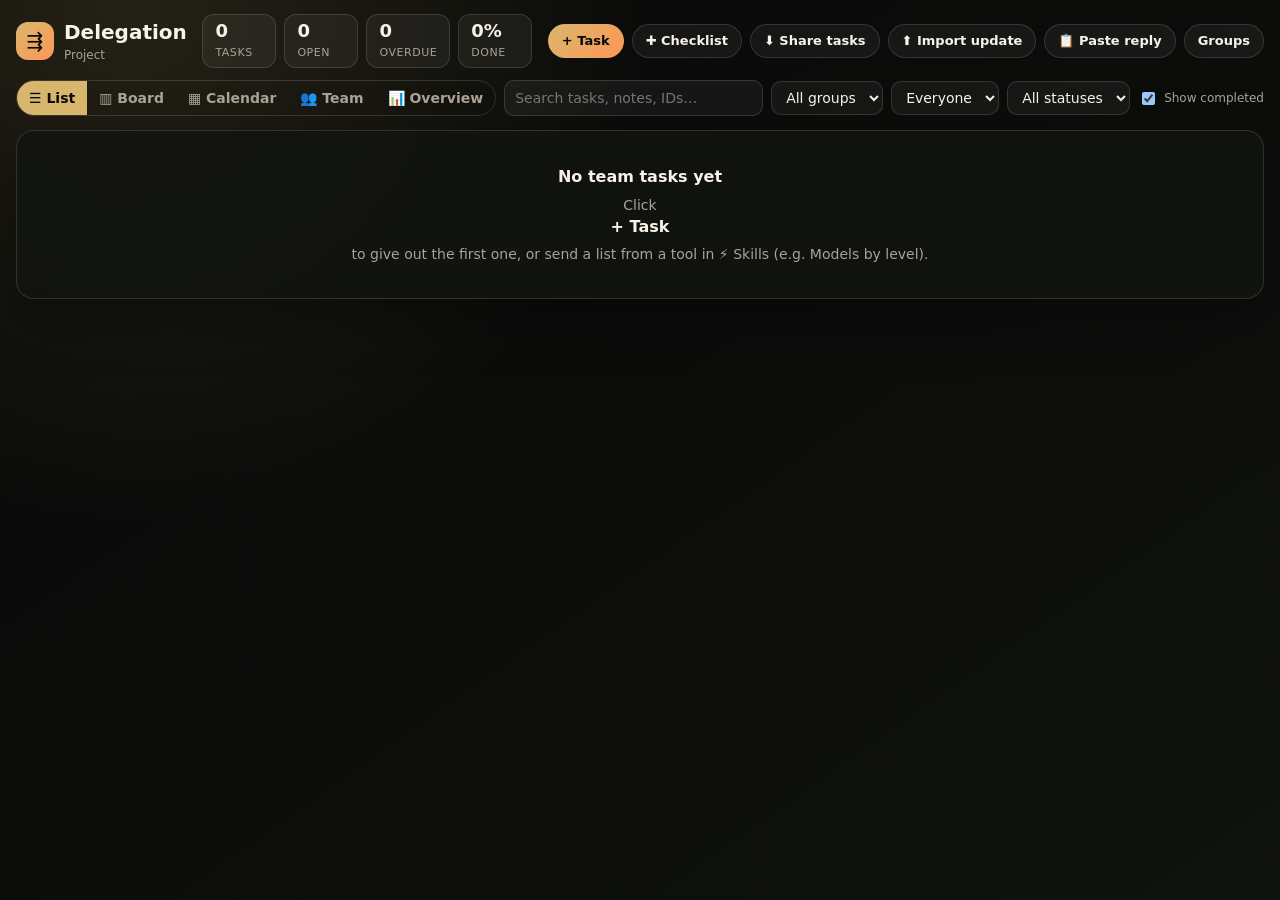
==== commit 94330b3f: "Delegation 👥 Team view + Weekly report with MIDP and per person - Delegation › Team: a card per pers" ====
--- a/skills/delegate/delegate.html
+++ b/skills/delegate/delegate.html
@@ -12,6 +12,7 @@
 -->
 <html lang="en">
 <head>
+<script src="../../core/store-frame.js"></script>
 <meta charset="utf-8">
 <meta name="viewport" content="width=device-width,initial-scale=1">
 <title>Delegation</title>
@@ -152,6 +153,12 @@
 .ev { display: block; width: 100%; text-align: left; margin-top: 4px; padding: 3px 6px; border-radius: 6px; font-size: 11.5px; border: 0; border-left: 3px solid var(--muted); background: var(--soft2); cursor: pointer; white-space: nowrap; overflow: hidden; text-overflow: ellipsis; color: var(--ink); }
 .ev.ip { border-left-color: var(--amber); } .ev.ok { border-left-color: var(--green); opacity: .7; text-decoration: line-through; } .ev.lt { border-left-color: var(--red); color: var(--red); }
 .ev.parent { font-weight: 700; }
+.ev { display: flex; align-items: center; gap: 4px; } .ev .evt { flex: 1; min-width: 0; overflow: hidden; text-overflow: ellipsis; white-space: nowrap; }
+.ev .evn { flex: none; font-size: 10px; font-weight: 700; padding: 0 5px; border-radius: 99px; background: color-mix(in srgb, var(--ink) 10%, transparent); color: var(--ink); text-decoration: none; }
+.ev .evl { flex: none; font-size: 10px; font-weight: 700; color: var(--red); }
+.ev.ok .evn { text-decoration: none; }
+.evmore { display: block; width: 100%; margin-top: 4px; padding: 2px 6px; border: 1px dashed var(--line); border-radius: 6px; background: none; color: var(--accent); font: inherit; font-size: 11px; font-weight: 700; cursor: pointer; text-align: left; }
+.day.open { position: relative; z-index: 2; box-shadow: 0 8px 24px rgba(0,0,0,.18); background: var(--card, var(--panel)); }
 @media (max-width: 760px) { .day { min-height: 70px; padding: 3px; } .ev { font-size: 10px; padding: 2px 3px; } }
 /* ---------- 8. Pop-up, form, toast ---------- */
 .modal { position: fixed; inset: 0; background: rgba(0,0,0,.45); display: none; align-items: flex-start; justify-content: center; padding: 30px 12px; z-index: 50; overflow: auto; }
@@ -163,6 +170,20 @@
 .form .full { grid-column: 1 / -1; }
 @media (max-width: 600px) { .form { grid-template-columns: 1fr; } }
 .subs { margin-top: 12px; }
+/* 👥 Team */
+.tsum { padding: 12px 14px; margin-bottom: 12px; } .tk { display: flex; flex-wrap: wrap; gap: 6px; font-size: 12px; } .tk span { padding: 2px 9px; border-radius: 99px; background: var(--soft); }
+.tk.big span { font-size: 13px; padding: 4px 12px; } .tk.big b { font-size: 16px; margin-right: 3px; }
+.tk .lt { color: var(--red); } .tk .wk { color: var(--amber); } .tk .ok { color: var(--green); }
+.tgrid { display: grid; grid-template-columns: repeat(auto-fill, minmax(320px, 1fr)); gap: 12px; align-items: start; }
+.tcard { padding: 12px; display: grid; gap: 8px; } .tcard.busy { box-shadow: inset 4px 0 0 var(--red); } .tcard.room { box-shadow: inset 4px 0 0 var(--green); }
+.th { display: flex; align-items: center; gap: 8px; } .th b { font-size: 15px; cursor: pointer; } .th .grow { flex: 1; }
+.tg { font-size: 10.5px; font-weight: 700; padding: 1px 8px; border-radius: 99px; } .tg.busy { background: color-mix(in srgb, var(--red) 18%, transparent); color: var(--red); } .tg.room { background: color-mix(in srgb, var(--green) 18%, transparent); color: var(--green); }
+.tbar { display: flex; height: 8px; border-radius: 99px; overflow: hidden; background: var(--soft); } .tbar i { display: block; height: 100%; }
+.tbar .lt { background: var(--red); } .tbar .wk { background: var(--amber); } .tbar .nx { background: var(--accent); } .tbar .lr { background: color-mix(in srgb, var(--muted) 45%, transparent); }
+.tsec summary { cursor: pointer; font-size: 12.5px; font-weight: 700; padding: 3px 0; } .tsec.lt summary { color: var(--red); }
+.tl { display: flex; align-items: center; gap: 6px; width: 100%; text-align: left; border: 0; background: none; color: var(--ink); font: inherit; font-size: 12.5px; padding: 3px 4px; border-radius: 6px; cursor: pointer; }
+.tl:hover { background: var(--soft); } .tl .tc { font-family: ui-monospace, monospace; font-size: 11px; color: var(--muted); } .tl .tt { flex: 1; min-width: 0; overflow: hidden; text-overflow: ellipsis; white-space: nowrap; }
+.tl .tn { font-size: 10.5px; padding: 0 6px; border-radius: 99px; background: var(--soft); } .tl .tm { font-size: 10.5px; color: var(--red); font-weight: 700; } .tl .td { font-size: 11px; color: var(--muted); white-space: nowrap; }
 /* MIDP tags on checklist items */
 .mi { display: inline-flex; flex-wrap: wrap; gap: 3px; margin-left: 6px; vertical-align: middle; }
 .mc { font-size: 10.5px; line-height: 1.5; padding: 0 6px; border-radius: 99px; border: 1px solid var(--line, #d9d4c7); color: var(--muted); white-space: nowrap; background: var(--card, transparent); }
@@ -173,6 +194,7 @@
 .subrow.sub-c .s-no { display: flex; align-items: center; gap: 2px; justify-content: flex-end; cursor: pointer; } .subrow.sub-c .s-no input { margin: 0; width: 13px; height: 13px; }
 .sub-bulk { display: flex; flex-wrap: wrap; gap: 5px; align-items: center; padding: 5px 6px; margin: 2px 0 6px; border: 1px dashed var(--line, #d9d4c7); border-radius: 8px; }
 .sub-bulk[hidden] { display: none; } .sub-bulk select, .sub-bulk input { padding: 3px 6px; font-size: 12px; width: auto; max-width: 180px; } .sub-bulk .grow { flex: 1; } .sub-bulk select[hidden] { display: none; }
+.emidp { margin: 6px 0; } .emidp-r { display: flex; gap: 5px; flex-wrap: wrap; align-items: center; } .emidp-r select { flex: 1; min-width: 200px; padding: 4px 8px; font-size: 12.5px; }
 .gdiag { display: block; margin-top: 4px; color: var(--muted); font-size: 11px; } .gdiag .btn { margin-left: 4px; }
 .gshare span { display: flex; gap: 6px; align-items: center; color: var(--ink); } .gshare input { width: auto; }
 /* compact task editor */
@@ -233,7 +255,7 @@
   </div>
 </header>
 <div class="toolbar">
-  <div class="seg" id="viewSeg"><button data-view="list">☰ List</button><button data-view="board">▥ Board</button><button data-view="cal">▦ Calendar</button><button data-view="stats">📊 Overview</button></div>
+  <div class="seg" id="viewSeg"><button data-view="list">☰ List</button><button data-view="board">▥ Board</button><button data-view="cal">▦ Calendar</button><button data-view="team">👥 Team</button><button data-view="stats">📊 Overview</button></div>
   <input type="search" id="q" placeholder="Search tasks, notes, IDs…">
   <select id="fGroup" title="Group"></select>
   <select id="fPerson" title="Person"></select>
@@ -259,6 +281,8 @@
   function esc(s) { return String(s == null ? '' : s).replace(/[&<>"']/g, function (c) { return { '&': '&amp;', '<': '&lt;', '>': '&gt;', '"': '&quot;', "'": '&#39;' }[c]; }); }
   function uid(p) { return (p || 'x') + Date.now().toString(36) + Math.random().toString(36).slice(2, 6); }
   function iso() { return new Date().toISOString(); }
+  // the day something was finished (Team view: "done this week")
+  function stampDone(x) { if (x.status === 'Completed') { if (!x.doneAt) x.doneAt = TODAY; } else if (x.doneAt) delete x.doneAt; }
   function dkey(d) { return d.getFullYear() + '-' + String(d.getMonth() + 1).padStart(2, '0') + '-' + String(d.getDate()).padStart(2, '0'); }
   var TODAY = dkey(new Date());
   function fmtDate(s) { if (!s) return ''; var d = new Date(s + 'T00:00:00'); return isNaN(d) ? s : d.toLocaleDateString(undefined, { day: '2-digit', month: 'short' }); }
@@ -353,7 +377,7 @@
     $('fStatus').value = UI.status; $('q').value = UI.q; $('fDone').checked = UI.showDone;
     var list = visible();
     if (!D.tasks.length) { $('main').innerHTML = '<div class="card empty"><b>No team tasks yet</b>Click <b>+ Task</b> to give out the first one, or send a list from a tool in ⚡ Skills (e.g. Models by level).</div>'; return; }
-    if (UI.view === 'stats') renderStats(); else if (UI.view === 'board') renderBoard(list); else if (UI.view === 'cal') renderCal(list); else renderList(list);
+    if (UI.view === 'team') renderTeam(list); else if (UI.view === 'stats') renderStats(); else if (UI.view === 'board') renderBoard(list); else if (UI.view === 'cal') renderCal(list); else renderList(list);
   }
 
   function whoHtml(s) { return '<div class="who">' + split(s).map(function (n) { return '<span>' + esc(n) + '</span>'; }).join('') + '</div>'; }
@@ -414,23 +438,38 @@
   function renderCal(list) {
     var y = +UI.month.slice(0, 4), m = +UI.month.slice(5, 7) - 1;
     var first = new Date(y, m, 1), start = new Date(y, m, 1 - ((first.getDay() + 6) % 7));
+    // one line per task per day: the task itself and/or its checklist items due that day (not one line per item)
+    var days = {};
+    var slot = function (date, t) { var d = days[date] = days[date] || {}; return d[t.id] = d[t.id] || { t: t, main: false, items: [] }; };
+    var mine = function (t, s) { return !UI.person || split(s.assignees).some(function (n) { return n.toLowerCase() === UI.person.toLowerCase(); }) || split(t.assignees).some(function (n) { return n.toLowerCase() === UI.person.toLowerCase(); }); };
+    list.forEach(function (t) {
+      if (t.due) slot(t.due, t).main = true;
+      t.subs.forEach(function (s) { var due = s.due || t.due; if (!due || !mine(t, s)) return; slot(due, t).items.push(s); });
+    });
+    var chip = function (date, g) {
+      var t = g.t, st = statusOf(t), its = g.items, done = its.filter(function (s) { return s.status === 'Completed'; }).length;
+      var late = its.filter(function (s) { return isLate(date, s.status); }).length + (g.main && !t.subs.length && isLate(t.due, st) ? 1 : 0);
+      var all = g.main ? t.subs.length : its.length, allDone = g.main ? t.subs.filter(function (s) { return s.status === 'Completed'; }).length : done;
+      var c = late ? 'lt' : (g.main ? st === 'Completed' : done === its.length && its.length) ? 'ok' : (g.main ? st !== 'Not started' : its.some(function (s) { return s.status !== 'Not started'; })) ? 'ip' : '';
+      var count = all ? ' <span class="evn">' + allDone + '/' + all + '</span>' : '';
+      var tip = t.code + ' ' + t.title + (g.main ? ' — due' : ' — ' + its.length + ' item(s) due') + (all ? ' · ' + allDone + ' of ' + all + ' done' : '') + (late ? ' · ' + late + ' late' : '') + (t.assignees ? ' · ' + t.assignees : '');
+      return '<button class="ev ' + (g.main ? 'parent ' : '') + c + '" data-edit="' + t.id + '" title="' + esc(tip) + '"><span class="evt">' + (g.main ? '' : '↳ ') + esc(t.title) + '</span>' + count + (late ? ' <span class="evl">' + late + ' late</span>' : '') + '</button>';
+    };
+    var MAX = 3;
     var items = {};
-    var add = function (date, html) { if (!date) return; (items[date] = items[date] || []).push(html); };
-    list.forEach(function (t) {
-      var st = statusOf(t);
-      add(t.due, '<button class="ev parent ' + (isLate(t.due, st) ? 'lt' : cls(st)) + '" data-edit="' + t.id + '" title="' + esc(t.code + ' ' + t.title + ' — ' + (t.assignees || '')) + '">' + esc(t.title) + '</button>');
-      t.subs.forEach(function (s) {
-        if (UI.person && !split(s.assignees).some(function (n) { return n.toLowerCase() === UI.person.toLowerCase(); }) && !split(t.assignees).some(function (n) { return n.toLowerCase() === UI.person.toLowerCase(); })) return;
-        var due = s.due || t.due; if (!due || due === t.due && !s.due) return;
-        add(due, '<button class="ev ' + (isLate(due, s.status) ? 'lt' : cls(s.status)) + '" data-edit="' + t.id + '" title="' + esc(s.code + ' ' + s.title + ' — ' + (s.assignees || '')) + '">↳ ' + esc(s.title) + '</button>');
-      });
+    Object.keys(days).forEach(function (date) {
+      var gs = Object.keys(days[date]).map(function (id) { return days[date][id]; });
+      gs.sort(function (a, b) { return (b.main - a.main) || String(a.t.code).localeCompare(String(b.t.code), undefined, { numeric: true }); });
+      var open = UI.calOpen === date, shown = open ? gs : gs.slice(0, MAX);
+      items[date] = shown.map(function (g) { return chip(date, g); });
+      if (gs.length > MAX) items[date].push('<button class="evmore" data-calday="' + date + '">' + (open ? 'Show less' : '+' + (gs.length - MAX) + ' more') + '</button>');
     });
     var html = '<section class="card"><div class="calh"><button class="btn sm" data-mon="-1">‹</button><h3>' + first.toLocaleDateString(undefined, { month: 'long', year: 'numeric' }) + '</h3><button class="btn sm" data-mon="1">›</button>' +
-      '<button class="btn sm" data-mon="0">Today</button><span class="small">Bold = main task · ↳ = subtask · red = overdue</span></div><div class="cal">' +
+      '<button class="btn sm" data-mon="0">Today</button><span class="small">Bold = task due · ↳ = its items due that day · 3/10 = items done · red = late</span></div><div class="cal">' +
       ['Mon', 'Tue', 'Wed', 'Thu', 'Fri', 'Sat', 'Sun'].map(function (d) { return '<div class="dn">' + d + '</div>'; }).join('');
     for (var i = 0; i < 42; i++) {
       var d = new Date(start.getFullYear(), start.getMonth(), start.getDate() + i), k = dkey(d);
-      html += '<div class="day' + (d.getMonth() !== m ? ' other' : '') + (k === TODAY ? ' today' : '') + '"><div class="n">' + d.getDate() + '</div>' + (items[k] || []).join('') + '</div>';
+      html += '<div class="day' + (d.getMonth() !== m ? ' other' : '') + (k === TODAY ? ' today' : '') + (UI.calOpen === k ? ' open' : '') + '"><div class="n">' + d.getDate() + '</div>' + (items[k] || []).join('') + '</div>';
     }
     $('main').innerHTML = html + '</div></section>';
   }
@@ -460,7 +499,8 @@
       '<label>Due date<input id="eDue" type="date" value="' + esc(t.due) + '"></label>' +
       '<label>Status<select id="eSt"' + (t.subs.length ? ' disabled title="Comes from its subtasks"' : '') + '>' + ST.map(function (x) { return '<option' + (x === statusOf(t) ? ' selected' : '') + '>' + x + '</option>'; }).join('') + '</select></label>' +
       '<label class="full">Description / notes<textarea id="eNotes" rows="2" placeholder="What needs doing, links, model names…">' + esc(t.notes) + '</textarea></label></div>' +
-      '<div class="subs"><div class="subs-h"><b>Checklist <span class="small" id="eSubN">' + (t.subs.length ? '(' + t.subs.length + ')' : '') + '</span></b><span class="subs-b"><button class="btn xs" type="button" data-act="ebulk" title="Edit all names at once, or find & replace">✎ Edit names</button><button class="btn xs" type="button" data-act="epaste">📋 Paste list</button><button class="btn xs" type="button" data-addsub>+ Item</button></span></div>' +
+      '<div class="subs"><div class="subs-h"><b>Checklist <span class="small" id="eSubN">' + (t.subs.length ? '(' + t.subs.length + ')' : '') + '</span></b><span class="subs-b"><button class="btn xs" type="button" data-act="ebulk" title="Edit all names at once, or find & replace">✎ Edit names</button><button class="btn xs" type="button" data-act="emidp" title="Add the drawings of a MIDP Checker list (Drawing set, submission, Lookup list)">▦ From MIDP</button><button class="btn xs" type="button" data-act="epaste">📋 Paste list</button><button class="btn xs" type="button" data-addsub>+ Item</button></span></div>' +
+      '<div id="eMidp" hidden class="pastewrap emidp"></div>' +
       '<div id="eBulk" hidden class="pastewrap bulk"><p class="small" style="margin:0 0 4px">One name per line, in order. Change any line, add lines for new items. A blank line removes that item.</p><textarea id="eBulkText" rows="8"></textarea>' +
         '<div class="bulk-r"><input id="eFind" placeholder="Find (e.g. -T1)"><input id="eRepl" placeholder="Replace with (e.g. -T2)"><button class="btn xs" type="button" data-act="efr">Replace in all names</button><span class="grow"></span><button class="btn xs" type="button" data-act="ebulk">Cancel</button><button class="btn xs primary" type="button" data-act="ebulkok">Apply names</button></div></div>' +
       '<div id="ePaste" hidden class="pastewrap">' + pasteBox('ePasteBox', 'Paste rows from Excel or the MIDP Checker — one item per row') + '<div style="display:flex;justify-content:flex-end;gap:6px;margin-top:6px"><button class="btn sm" data-act="epaste">Cancel</button><button class="btn sm primary" data-act="epasteadd">Add as subtasks</button></div></div>' +
@@ -476,6 +516,11 @@
     var mc = $('modalCard');
     mc.onchange = function (e) {
       var x = e.target;
+      if (x.id === 'eMidpSel') {
+        var md3 = $('eMidp').__md, l3 = md3 && x.value !== '' ? md3.lists[+x.value] : null, n3 = l3 ? midpRows(l3, md3.X).length : 0;
+        $('eMidpInfo').textContent = l3 ? n3 + ' drawing' + (n3 === 1 ? '' : 's') + ' in this list — they get the task’s person and date (change them after with Assign / Share out).' : '';
+        return;
+      }
       if (x.id === 'ePickAll') { shownRows().forEach(function (r) { r.querySelector('.s-pick').checked = x.checked; }); bulkBar(); }
       else if (x.id === 'eFTower' || x.id === 'eFTyp' || (x.classList && x.classList.contains('s-pick'))) bulkBar();
       else if (x.classList && x.classList.contains('s-title')) refreshRow(x.closest('.subrow'));
@@ -489,6 +534,18 @@
     var t = r.querySelector('.s-title').value, ref = refFromTitle(t) || r.getAttribute('data-ref') || '', f = infoOf({ title: t, ref: ref }) || {};
     r.setAttribute('data-ref', ref); r.setAttribute('data-tower', f.tower || ''); r.setAttribute('data-typ', f.typS || '');
     r.querySelector('.s-meta').innerHTML = chipsHtml({ title: t, ref: ref }); bulkBar();
+  }
+  // ▦ From MIDP (inside a task): pick a MIDP Checker list, add its drawings as checklist items
+  function midpPanel() {
+    var pn = $('eMidp'); if (!pn) return;
+    var md = midpData(); pn.__md = md;
+    var groups = ['Drawing sets', 'Submissions', 'Lookup lists'];
+    pn.innerHTML = '<div class="emidp-r"><select id="eMidpSel">' + (md.lists.length ? '<option value="">Pick a MIDP Checker list…</option>' + groups.map(function (g) {
+        var o = md.lists.map(function (l, i) { return l.grp !== g ? '' : '<option value="' + i + '">' + (l.kind === 'search' ? '⚡ ' : l.kind === 'entries' ? (g === 'Submissions' ? '📅 ' : '📦 ') : '📌 ') + esc(l.name) + (l.kind === 'entries' ? ' (' + l.entries.length + ')' : '') + '</option>'; }).join('');
+        return o ? '<optgroup label="' + g + '">' + o + '</optgroup>' : ''; }).join('') : '<option value="">No lists found</option>') + '</select>' +
+      '<button class="btn xs primary" type="button" data-act="emidpadd">Add to checklist</button><button class="btn xs" type="button" data-act="emidpre" title="Read the MIDP Checker again">↻</button><button class="btn xs" type="button" data-act="emidp">Cancel</button></div>' +
+      '<p class="small" id="eMidpInfo">' + (md.lists.length ? 'Each drawing becomes one item with its Tower · Typology · Model. Drawings already in the checklist are skipped.' : 'No lists yet — add a list to a Drawing set, load a submission, or make a Lookup list in the MIDP Checker.') + '</p>' +
+      '<p class="small gdiag">' + esc(md.diag) + '</p>';
   }
   function shownRows() { return Array.prototype.filter.call(document.querySelectorAll('#eSubs .subrow'), function (r) { return !r.hidden; }); }
   function picked() { return shownRows().filter(function (r) { return r.querySelector('.s-pick').checked; }); }
@@ -538,11 +595,11 @@
       var sid = row.getAttribute('data-sid'), old = sid && t.subs.filter(function (x) { return x.id === sid; })[0];
       var s = old || { id: uid('s'), code: t.code + '.' + (++maxN) };
       s.ref = refFromTitle(st) || row.getAttribute('data-ref') || s.ref || ''; if (!s.ref) delete s.ref;
-      s.title = st; s.assignees = row.querySelector('.s-who').value.trim(); s.due = row.querySelector('.s-due').value; s.status = row.querySelector('.s-st').value; s.notes = row.querySelector('.s-notes').value.trim();
+      s.title = st; s.assignees = row.querySelector('.s-who').value.trim(); s.due = row.querySelector('.s-due').value; s.status = row.querySelector('.s-st').value; s.notes = row.querySelector('.s-notes').value.trim(); stampDone(s);
       used[s.id] = 1; subs.push(s);
     });
     t.subs = subs;
-    if (!subs.length) t.status = $('eSt').value;
+    if (!subs.length) { t.status = $('eSt').value; stampDone(t); }
     t.updated = iso();
     if (!id) { t.history.push({ at: iso(), text: 'Created' }); D.tasks.push(t); }
     else if (before !== JSON.stringify([t.title, t.group, t.assignees, t.due, t.status, t.notes, t.subs])) t.history.push({ at: iso(), text: 'Edited' });
@@ -554,7 +611,7 @@
     var item = sid ? t.subs.filter(function (s) { return s.id === sid; })[0] : t;
     if (!item || item.status === status) return;
     t.history.push({ at: iso(), text: (sid ? item.code + ' ' : '') + 'Status: ' + item.status + ' → ' + status });
-    item.status = status; t.updated = iso();
+    item.status = status; t.updated = iso(); stampDone(item);
     save(); render();
     if (status === 'Completed') ping('done');
   }
@@ -656,6 +713,7 @@
     var person = scope.indexOf('p:') === 0 ? scope.slice(2) : '';
     var codes = []; p.tasks.forEach(function (t) { codes.push(t.code); t.subs.forEach(function (x) { codes.push(x.code); }); });
     var fileBase = [pr.code || pr.name, p.label].join('_');
+    var STAMP = TODAY + '_' + (function () { var d = new Date(); return String(d.getHours()).padStart(2, '0') + String(d.getMinutes()).padStart(2, '0'); })();          // e.g. 2026-11-05_1601 — two files the same day never overwrite each other
     var done = function (name, blob) {
       var a = document.createElement('a'); a.href = URL.createObjectURL(blob); a.download = name;
       document.body.appendChild(a); a.click(); setTimeout(function () { URL.revokeObjectURL(a.href); a.remove(); }, 2000);
@@ -665,7 +723,7 @@
     var safe = function (x) { return x.replace(/[^A-Za-z0-9_-]+/g, '_').replace(/_+/g, '_'); };
     if (fmt === 'pack') {
       var html = LTTaskPack.build({ id: exportId, projectId: pr.id, project: (pr.code ? pr.code + ' ' : '') + pr.name, by: by, at: TODAY, label: p.label, person: person, tasks: p.tasks });
-      done(safe(p.label + '_Tasks_' + TODAY) + '.html', new Blob([html], { type: 'text/html' }));
+      done(safe(p.label + '_Tasks_' + STAMP) + '.html', new Blob([html], { type: 'text/html' }));
       return;
     }
     var btn = document.querySelector('[data-makeexcel]'); btn.disabled = true; btn.textContent = 'Making…';
@@ -673,14 +731,14 @@
       Promise.all([loadExcel(), fetch('templates/checklist-template.xlsm').then(function (r) { if (!r.ok) throw new Error('Checklist template not found'); return r.arrayBuffer(); })]).then(function (r) {
         if (!window.JSZip) throw new Error('Zip library did not load');
         return LTXlsmTemplate.fill(window.JSZip, r[1], { project: (pr.code ? pr.code + ' ' : '') + pr.name, title: 'Tasks for ' + p.label + '  —  from ' + (by || 'me') + ', ' + TODAY, issued: TODAY, tasks: p.tasks });
-      }).then(function (buf) { done(safe(fileBase + '_Checklist_' + TODAY) + '.xlsm', new Blob([buf], { type: 'application/vnd.ms-excel.sheet.macroEnabled.12' })); })
+      }).then(function (buf) { done(safe(fileBase + '_Checklist_' + STAMP) + '.xlsm', new Blob([buf], { type: 'application/vnd.ms-excel.sheet.macroEnabled.12' })); })
         .catch(function (e) { console.error(e); toast('⚠ ' + e.message); btn.disabled = false; btn.textContent = 'Make file'; });
       return;
     }
     if (fmt === 'simple') {
       loadExcel().then(function () {
         return LTPlannerExcel.toBuffer(LTTaskPack.simpleExcel(window.ExcelJS, { project: (pr.code ? pr.code + ' ' : '') + pr.name, issuedBy: by, issuedAt: new Date(), scope: p.label, tasks: p.tasks }), window.JSZip);
-      }).then(function (buf) { done(safe(fileBase + '_Tasks_' + TODAY) + '.xlsx', new Blob([buf], { type: 'application/vnd.openxmlformats-officedocument.spreadsheetml.sheet' })); })
+      }).then(function (buf) { done(safe(fileBase + '_Tasks_' + STAMP) + '.xlsx', new Blob([buf], { type: 'application/vnd.openxmlformats-officedocument.spreadsheetml.sheet' })); })
         .catch(function (e) { console.error(e); toast('⚠ ' + e.message); btn.disabled = false; btn.textContent = 'Make file'; });
       return;
     }
@@ -689,7 +747,7 @@
         projectId: pr.id, exportId: exportId, people: p.people, tasks: p.tasks, defaultGroup: scope.indexOf('g:') === 0 ? groupName(scope.slice(2)) : '' });
       return LTPlannerExcel.toBuffer(wb, window.JSZip);
     }).then(function (buf) {
-      done(safe(fileBase + '_Task_Plan_' + TODAY) + '.xlsx', new Blob([buf], { type: 'application/vnd.openxmlformats-officedocument.spreadsheetml.sheet' }));
+      done(safe(fileBase + '_Task_Plan_' + STAMP) + '.xlsx', new Blob([buf], { type: 'application/vnd.openxmlformats-officedocument.spreadsheetml.sheet' }));
     }).catch(function (e) { console.error(e); toast('⚠ ' + e.message); btn.disabled = false; btn.textContent = 'Make file'; });
   }
 
@@ -936,9 +994,11 @@
     var used = 0; try { for (var i = 0; i < localStorage.length; i++) { var k = localStorage.key(i); used += k.length + (localStorage.getItem(k) || '').length; } } catch (e) {}
     var n = function (g) { return lists.filter(function (l) { return l.grp === g; }).length; };
     var diag = (live ? 'Read live from the open MIDP Checker' : 'Read from saved data — open the MIDP Checker tab once for live data') + ' (' + location.host + (pName ? ' · project ' + pName : '') + '): ' + n('Drawing sets') + ' Drawing set lists · ' + n('Submissions') + ' submissions · ' + n('Lookup lists') + ' Lookup lists · MIDP ' +
-      (X && X.rows ? 'loaded' + (X.file ? ' (' + X.file + ')' : '') : 'not loaded') + ' · storage ' + (used / 1048576).toFixed(1) + ' MB of ~5 MB';
+      (X && X.rows ? 'loaded' + (X.file ? ' (' + X.file + ')' : '') : 'not loaded') + (function () {
+        try { var st = window.parent !== window && window.parent.LTStore && window.parent.LTStore.info(); if (st) return ' · data in ' + (st.mode === 'folder' ? 'the folder “' + st.folder + '”' : 'this browser’s big storage') + ' (' + st.mb.toFixed(1) + ' MB)'; } catch (e) {}
+        return ' · browser storage ' + (used / 1048576).toFixed(1) + ' MB of ~5 MB'; })();
     if (X && X.rows) { MX = { X: X, by: {} }; X.rows.forEach(function (r) { var k = baseNum(r[1]); if (k && !MX.by[k]) MX.by[k] = r; if (r[17]) { var o = baseNum(r[17]); if (o && !MX.by[o]) MX.by[o] = r; } }); }
-    return { X: X && X.rows ? X : null, lists: lists, diag: diag, full: used > 4.6 * 1048576 };
+    return { X: X && X.rows ? X : null, lists: lists, diag: diag, full: used > 4.6 * 1048576 && !(window.parent !== window && window.parent.LTStore) };
   }
   function baseNum(n) { var p = String(n || '').toUpperCase().replace(/\s+/g, '').replace(/-+$/, '').split('-'); if (p.length > 5 && /^([A-Z]\d{1,3}|P\d{2}|\d{2,3})$/.test(p[p.length - 1])) p.pop(); return p.join('-'); }
   /* ----- live link to the MIDP Checker: each checklist item that is a drawing shows Tower · Typology · Model ----- */
@@ -1113,6 +1173,58 @@
     };
   }
   function when(s) { var d = new Date(s); return isNaN(d) ? '' : d.toLocaleDateString(undefined, { day: '2-digit', month: 'short' }) + ' ' + d.toLocaleTimeString(undefined, { hour: '2-digit', minute: '2-digit' }); }
+  /* ===== 👥 Team: who has what — late, this week, next week, later — and who has room ===== */
+  function weekOf(off) {
+    var d = new Date(TODAY + 'T00:00:00'), mon = new Date(d); mon.setDate(d.getDate() - ((d.getDay() + 6) % 7) + off * 7);
+    var sun = new Date(mon); sun.setDate(mon.getDate() + 6); return [dkey(mon), dkey(sun)];
+  }
+  function doneDay(t, x, code) {
+    if (x.doneAt) return x.doneAt;
+    var at = ''; (t.history || []).forEach(function (h) { if (/→ Completed/.test(h.text) && (code ? h.text.indexOf(code + ' ') === 0 : !/^T\S*\.\d+ /.test(h.text))) at = h.at.slice(0, 10); });
+    return at;
+  }
+  function teamData(list) {
+    var w0 = weekOf(0), w1 = weekOf(1), people = {};
+    var add = function (n, u) {
+      var P = people[n] = people[n] || { name: n, late: [], wk: [], nx: [], later: [], nodate: [], done: [] };
+      if (u.st === 'Completed') { if (u.doneAt >= w0[0] && u.doneAt <= w0[1]) P.done.push(u); return; }
+      if (!u.due) P.nodate.push(u); else if (u.due < TODAY) P.late.push(u); else if (u.due <= w0[1]) P.wk.push(u); else if (u.due <= w1[1]) P.nx.push(u); else P.later.push(u);
+    };
+    list.forEach(function (t) {
+      var units = t.subs.length ? t.subs.map(function (s) { var f = infoOf(s) || {}; return { t: t, s: s, who: split(s.assignees || t.assignees), due: s.due || t.due || '', st: s.status, doneAt: s.status === 'Completed' ? doneDay(t, s, s.code) : '', midpLate: f.due === 'overdue' }; })
+        : [{ t: t, s: null, who: split(t.assignees), due: t.due || '', st: statusOf(t), doneAt: statusOf(t) === 'Completed' ? doneDay(t, t, '') : '' }];
+      units.forEach(function (u) { (u.who.length ? u.who : ['(no one)']).forEach(function (n) { add(n, u); }); });
+    });
+    var arr = Object.keys(people).map(function (k) { var P = people[k]; P.open = P.late.length + P.wk.length + P.nx.length; P.all = P.open + P.later.length + P.nodate.length; return P; });
+    if (UI.person) arr = arr.filter(function (P) { return P.name.toLowerCase() === UI.person.toLowerCase(); });
+    var busy = arr.filter(function (P) { return P.open; }), avg = busy.length ? busy.reduce(function (a, P) { return a + P.open; }, 0) / busy.length : 0;
+    arr.forEach(function (P) { P.tag = P.name === '(no one)' ? '' : P.open >= 5 && P.open > avg * 1.4 ? 'busy' : P.open < avg * 0.6 ? 'room' : ''; });
+    arr.sort(function (a, b) { return (a.name === '(no one)') - (b.name === '(no one)') || b.open - a.open || b.all - a.all || a.name.localeCompare(b.name); });
+    return { people: arr, w0: w0, w1: w1, avg: avg };
+  }
+  function renderTeam(list) {
+    var T = teamData(list), max = Math.max.apply(null, [1].concat(T.people.map(function (P) { return P.all; })));
+    var tot = function (k) { return T.people.reduce(function (a, P) { return a + P[k].length; }, 0); };
+    var lines = function (arr) {     // one line per task (its items counted), soonest first
+      var by = {}; arr.forEach(function (u) { var g = by[u.t.id] = by[u.t.id] || { t: u.t, n: 0, due: u.due, midp: 0 }; g.n++; if (u.due && (!g.due || u.due < g.due)) g.due = u.due; if (u.midpLate) g.midp++; });
+      return Object.keys(by).map(function (k) { return by[k]; }).sort(function (a, b) { return (a.due || '9') < (b.due || '9') ? -1 : 1; }).map(function (g) {
+        return '<button class="tl" data-edit="' + g.t.id + '" title="' + esc(g.t.code + ' ' + g.t.title) + '"><span class="tc">' + esc(g.t.code) + '</span><span class="tt">' + esc(g.t.title) + '</span>' +
+          (g.t.subs.length ? '<span class="tn">' + g.n + ' item' + (g.n === 1 ? '' : 's') + '</span>' : '') + (g.midp ? '<span class="tm" title="Late in the MIDP">' + g.midp + ' MIDP late</span>' : '') + '<span class="td">' + esc(g.due ? fmtDate(g.due) : '—') + '</span></button>';
+      }).join('');
+    };
+    var sec = function (title, arr, cls, open) { return arr.length ? '<details class="tsec ' + cls + '"' + (open ? ' open' : '') + '><summary>' + title + ' <b>' + arr.length + '</b></summary>' + lines(arr) + '</details>' : ''; };
+    var cards = T.people.map(function (P) {
+      var seg = function (n, c) { return n ? '<i class="' + c + '" style="width:' + (100 * n / max) + '%" title="' + n + '"></i>' : ''; };
+      return '<div class="card tcard' + (P.tag ? ' ' + P.tag : '') + '"><div class="th"><b data-person="' + esc(P.name) + '" title="Show only ' + esc(P.name) + '">' + esc(P.name) + '</b>' +
+        (P.tag === 'busy' ? '<span class="tg busy">busy</span>' : P.tag === 'room' ? '<span class="tg room">has room</span>' : '') + '<span class="grow"></span><span class="small">' + P.open + ' due by ' + fmtDate(T.w1[1]) + '</span></div>' +
+        '<div class="tbar">' + seg(P.late.length, 'lt') + seg(P.wk.length, 'wk') + seg(P.nx.length, 'nx') + seg(P.later.length + P.nodate.length, 'lr') + '</div>' +
+        '<div class="tk"><span class="lt">' + P.late.length + ' late</span><span class="wk">' + P.wk.length + ' this week</span><span class="nx">' + P.nx.length + ' next week</span><span class="lr">' + (P.later.length + P.nodate.length) + ' later</span><span class="ok">✓ ' + P.done.length + ' done this week</span></div>' +
+        sec('⚠ Late', P.late, 'lt', true) + sec('This week', P.wk, 'wk', true) + sec('Next week', P.nx, 'nx', false) + sec('Later', P.later, 'lr', false) + sec('No date', P.nodate, 'lr', false) + '</div>';
+    }).join('');
+    $('main').innerHTML = '<section class="card tsum"><div class="tk big"><span class="lt"><b>' + tot('late') + '</b> late</span><span class="wk"><b>' + tot('wk') + '</b> this week (to ' + fmtDate(T.w0[1]) + ')</span><span class="nx"><b>' + tot('nx') + '</b> next week</span><span class="lr"><b>' + (tot('later') + tot('nodate')) + '</b> later / no date</span><span class="ok"><b>' + tot('done') + '</b> done this week</span></div>' +
+      '<p class="small" style="margin:6px 0 0">Counts are checklist items (or tasks without items). <b>busy</b> = much more than the team average due by next week, <b>has room</b> = much less. Click a name to see only that person, a line to open the task. Use the Group filter above for one team.</p></section>' +
+      (T.people.length ? '<div class="tgrid">' + cards + '</div>' : '<div class="card empty"><b>No open work</b>Nothing assigned with these filters.</div>');
+  }
   function renderStats() {
     var S = statsData(), q = (UI.q || '').toLowerCase();
     var hist = S.hist.filter(function (h) { return !q || (h.code + ' ' + h.title + ' ' + h.text).toLowerCase().indexOf(q) > -1; });
@@ -1157,7 +1269,7 @@
       sheet('Activity', ['When', 'ID', 'Task', 'What happened'], S.hist.map(function (x) { var d = new Date(x.at); return [isNaN(d) ? x.at : dkey(d) + ' ' + String(d.getHours()).padStart(2, '0') + ':' + String(d.getMinutes()).padStart(2, '0'), x.code, x.title, x.text]; }), [17, 8, 40, 70]);
       return LTPlannerExcel.toBuffer(wb, window.JSZip);
     }).then(function (buf) {
-      var pr = project(), name = [pr.code || pr.name, 'Delegation_Summary', TODAY].join('_').replace(/[^A-Za-z0-9_-]+/g, '_') + '.xlsx';
+      var pr = project(), name = [pr.code || pr.name, 'Delegation_Summary', TODAY + '_' + (function () { var d = new Date(); return String(d.getHours()).padStart(2, '0') + String(d.getMinutes()).padStart(2, '0'); })()].join('_').replace(/[^A-Za-z0-9_-]+/g, '_') + '.xlsx';
       var a = document.createElement('a'); a.href = URL.createObjectURL(new Blob([buf], { type: 'application/vnd.openxmlformats-officedocument.spreadsheetml.sheet' })); a.download = name;
       document.body.appendChild(a); a.click(); setTimeout(function () { URL.revokeObjectURL(a.href); a.remove(); }, 2000);
       toast('⬇ ' + name);
@@ -1167,7 +1279,7 @@
   /* ===== 8. Wiring ===== */
   function toast(m) { var t = $('toast'); t.textContent = m; t.classList.add('show'); clearTimeout(toast.tm); toast.tm = setTimeout(function () { t.classList.remove('show'); }, 2600); }
   document.addEventListener('click', function (e) {
-    var el = e.target.closest('[data-act],[data-gsrc],[data-gencreate],[data-person],[data-view],[data-edit],[data-open],[data-coll],[data-new-in],[data-close],[data-savetask],[data-deltask],[data-addsub],[data-delsub],[data-addgroup],[data-delgroup],[data-savegroups],[data-makeexcel],[data-applyimport],[data-mon]');
+    var el = e.target.closest('[data-calday],[data-act],[data-gsrc],[data-gencreate],[data-person],[data-view],[data-edit],[data-open],[data-coll],[data-new-in],[data-close],[data-savetask],[data-deltask],[data-addsub],[data-delsub],[data-addgroup],[data-delgroup],[data-savegroups],[data-makeexcel],[data-applyimport],[data-mon]');
     if (!el) { if (e.target === $('modal')) closeModal(); return; }
     var a = function (k) { return el.getAttribute(k); };
     if (el.hasAttribute('data-act')) {
@@ -1180,6 +1292,20 @@
         var its = pasteGet('ePasteBox'); if (!its.length) { toast('Paste a list first'); return; }
         its.forEach(function (x) { var w = document.createElement('div'); w.innerHTML = $('modalCard').__subRow({ id: '', title: x.title, assignees: x.assignees || $('eWho').value, due: x.due || $('eDue').value, status: 'Not started', notes: '' }); $('eSubs').appendChild(w.firstChild); });
         pasteSet('ePasteBox', ''); $('ePaste').hidden = true; subCount(); toast(its.length + ' item' + (its.length === 1 ? '' : 's') + ' added — press Save');
+      }
+      else if (act === 'emidp') { var pn = $('eMidp'); pn.hidden = !pn.hidden; if (!pn.hidden) midpPanel(); }
+      else if (act === 'emidpre') midpPanel();
+      else if (act === 'emidpadd') {
+        var md2 = $('eMidp').__md, sel2 = $('eMidpSel'); if (!md2 || !sel2 || sel2.value === '') { toast('Pick a list first'); return; }
+        var have = {}; Array.prototype.forEach.call(document.querySelectorAll('#eSubs .subrow'), function (r) { var k = r.getAttribute('data-ref') || refFromTitle(r.querySelector('.s-title').value); if (k) have[k] = 1; });
+        var rows2 = midpRows(md2.lists[+sel2.value], md2.X), added = 0, skipped = 0;
+        rows2.forEach(function (r) {
+          var ref = baseNum(r[1]); if (have[ref]) { skipped++; return; } have[ref] = 1;
+          var w3 = document.createElement('div'); w3.innerHTML = $('modalCard').__subRow({ id: '', title: midpTitle(r), ref: ref, assignees: $('eWho').value, due: $('eDue').value, status: 'Not started', notes: '' });
+          $('eSubs').appendChild(w3.firstChild); added++;
+        });
+        $('eMidp').hidden = true; subCount();
+        toast(added + ' drawing' + (added === 1 ? '' : 's') + ' added' + (skipped ? ' · ' + skipped + ' already in the checklist' : '') + ' — press Save');
       }
       else if (act === 'eassign') {
         var to = $('eAssignTo').value.trim(), pk = picked(); if (!to) { toast('Type or pick a person first'); $('eAssignTo').focus(); return; }
@@ -1230,7 +1356,8 @@
       else if (act === 'skipimport') { pendingImport = null; closeModal(); nextImport(); }
     } else if (el.hasAttribute('data-gsrc')) $('modalCard').__genSrc(a('data-gsrc'));
     else if (el.hasAttribute('data-gencreate')) genCreate(a('data-gencreate') === '2');
-    else if (el.hasAttribute('data-person')) { e.preventDefault(); UI.person = a('data-person') === '(no one)' ? '' : a('data-person'); UI.view = 'list'; saveUI(); render(); }
+    else if (el.hasAttribute('data-person')) { e.preventDefault(); UI.person = a('data-person') === '(no one)' ? '' : a('data-person'); if (UI.view !== 'team') UI.view = 'list'; saveUI(); render(); }
+    else if (el.hasAttribute('data-calday')) { UI.calOpen = UI.calOpen === a('data-calday') ? '' : a('data-calday'); render(); }
     else if (el.hasAttribute('data-view')) { UI.view = a('data-view'); saveUI(); render(); }
     else if (el.hasAttribute('data-open')) { var id = a('data-open'); UI.open[id] = UI.open[id] === false; saveUI(); render(); }
     else if (el.hasAttribute('data-coll')) { if (e.target.closest('[data-new-in]')) return; var g = a('data-coll'); UI.collapsed[g] = !UI.collapsed[g]; saveUI(); render(); }
